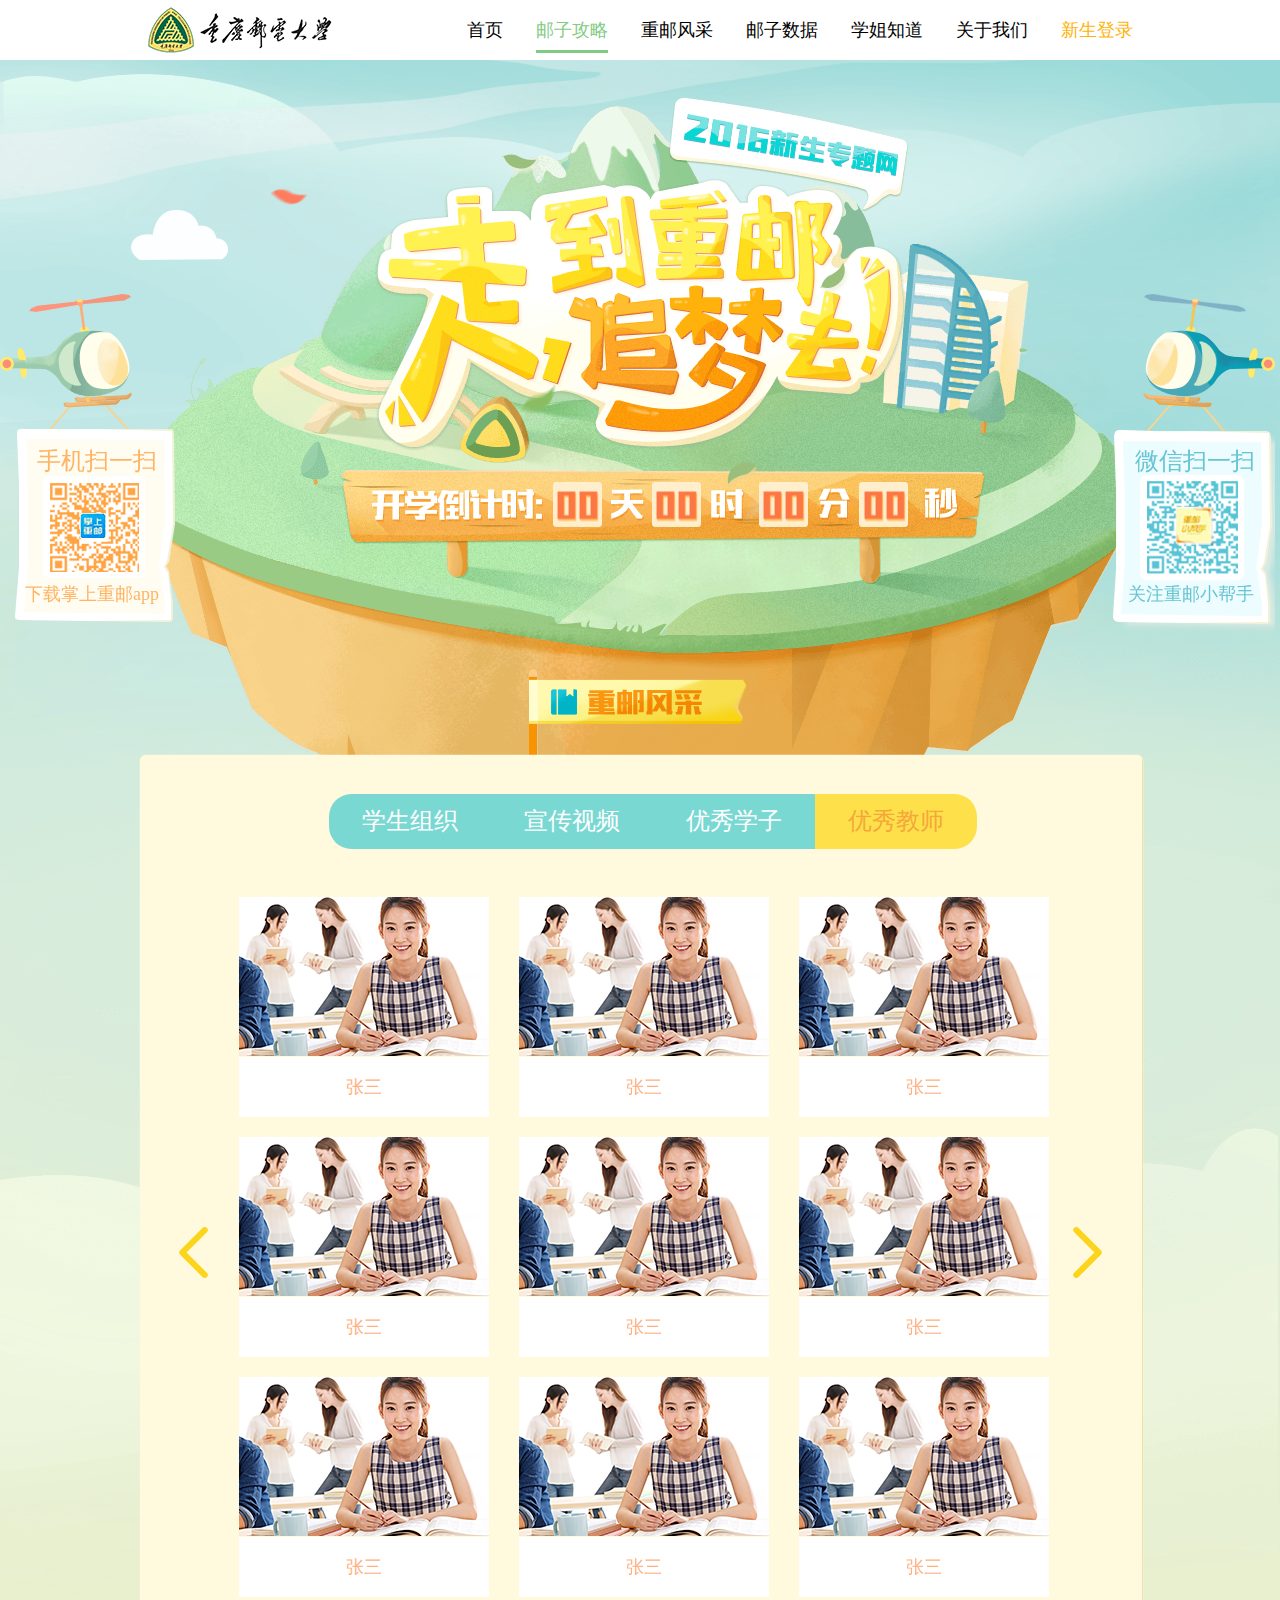
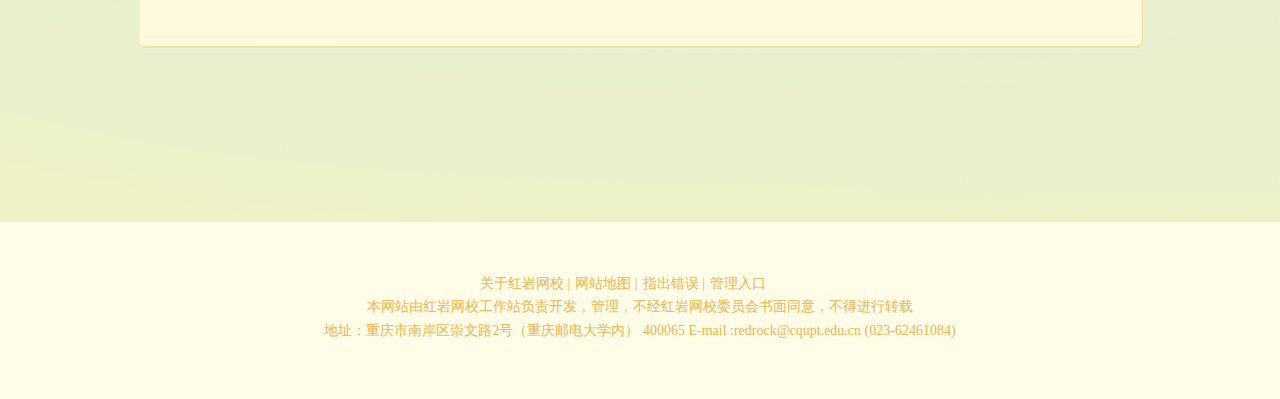
==== html/great.html @ f84ca898 "." ====
<!DOCTYPE html>
<html lang="en">
<head>
    <meta charset="UTF-8">
    <title>新生专题网</title>
    <link rel="stylesheet" href="../css/homePage.css">
    <link rel="stylesheet" type="text/css" href="../css/great.css">
    <link rel="stylesheet" href="../icon/frist/iconfont.css">
    <link rel="stylesheet" href="../icon/second/iconfont.css">
</head>
<body>
    <div class="background_small">        <!-- 放大背景图的框 -->
        <img src="../image/background.png" class="bg_small">      <!-- 大背景图 -->
    </div>

    <div class="nav-bg">        <!-- 导航栏背景 -->
        <div class="nav">       <!-- 导航栏 -->
            <img src="../image/cqupt-img.png" class="cqupt-img"><!-- 重邮校徽 -->
            <img src="../image/cqupt.png" class="cqupt-write"><!-- 重邮文字 -->
            <ul class="nav-bar">                    <!-- 跳转到其他界面的导航栏 -->
                <li>首页</li>
                <li class="hp">邮子攻略</li>
                <li>重邮风采</li>
                <li>邮子数据</li>
                <li>学姐知道</li>
                <li>关于我们</li>
                <li class="new-s">新生登录</li>
            </ul>
        </div>
    </div>

    <div class="head">      <!-- 放头版的框 -->
        <img src="../image/head-hill.png" class="head-hill">        <!-- 山的图片 -->
        <img src="../image/head-write.png" class="head-write">      <!-- 走到重邮追梦的图片 -->
        <img src="../image/head-leaf.png" alt="" class="head-leaf">     <!-- 头版中树叶的图片 -->
        <img src="../image/ani.png" alt="" class="ani"> <!-- 移动的树叶 -->
        <ul class="time">
            <li>
                <img src="../image/time.png" alt="" class="day-l">
            </li>
            <li>
                <img src="../image/time.png" alt="" class="day-r">
            </li>
            <li class="hour">
                <img src="../image/time.png" alt="" class="hour-l">
            </li>
            <li>
                <img src="../image/time.png" alt="" class="hour-r">
            </li>
            <li class="min">
                <img src="../image/time.png" alt="" class="min-l">
            </li>
            <li>
                <img src="../image/time.png" alt="" class="min-r">
            </li>
            <li class="sec">
                <img src="../image/time.png" alt="" class="sec-l">
            </li>
            <li>
                <img src="../image/time.png" alt="" class="sec-r">
            </li>
        </ul>
    </div>

    <div class="fix-l">     <!-- 左边的二维码 -->
        <img src="../image/air-l.png" alt="" class="air-l">
        <img src="../image/code-l.png">
        <div class="air-l-write">
            <div class="phone-write">手机扫一扫</div>
            <div class="download">下载掌上重邮app</div>
        </div>
    </div>

    <div class="fix-r">     <!-- 右边的二维码 -->
        <img src="../image/air-r.png" alt="" class="air-r">
        <img src="../image/code-r.png">
        <div class="air-r-write">
            <div class="wx-write">微信扫一扫</div>
            <div class="see">关注重邮小帮手</div>
        </div>
    </div>


    <div id="great_cqupt">
        <img class="great_bg" src="../image/branch/cqupt_way_bg.png" alt="">
        <div id="great_flag">
            <img src="../image/branch_2/great_flag.png" alt="" />
        </div>
        <div id="sub_nav_g">
            <span id="unclick" class="surround">学生组织</span>
            <span id="unclick">宣传视频</span>
            <span id="unclick">优秀学子</span>
            <span id="clicked" class="play_cqupt">优秀教师</span>
        </div>
        <div id="third_nav">
            <span class="great_unclick">
                <span>校级组织</span>
            </span>
            <span class="great_click">
                <span>学生社团</span>
            </span>
            <span class="great_unclick">
                <span>红岩网校</span>
            </span>
        </div>
        <div id="college_club">
            <div id="left_sid">
                <div class="col_club_class">
                    <div id="tuanwei" class="span_font">团委直属部门</div>
                </div>
                <div class="col_club_class_click">
                    <div id="col_stu_union" class="span_font">校学生会</div>
                </div>
                <div class="col_club_class">
                    <div id="sci_union" class="span_font">科技联合会</div>
                </div>
                <div class="col_club_class">
                    <div id="club_union" class="span_font">社团联合会</div>
                </div>
                <div class="col_club_class">
                    <div id="teen_volum" class="span_font">青年志愿者</div>
                </div>
                <div class="col_club_class">
                    <div id="stu_art" class="span_font">大学生艺术团</div>
                </div>
            </div>
            <div id="tuanwei_det">
                <div class="club_add">
                    <img src="../image/branch_2/club_all.png" alt="">
                </div>
                <div class="float_line">
                    <div class="flaot_d"></div>
                </div>
                <div class="club_det">
                    <span class="intro">部门简介：</span>
                    <p>【办公室】 团委办公室是与团委老师之间沟通的媒介，是团委老师的有力助手。主要负责日常公文的起草、书写，会议安排、会议签到、记录，团委各类文件的收集、整理和归档；其次负责团委办公用品的采购、保管和维护；为团委各项工作顺利开展做好后勤保障，同时及时向上级报告团委的工作情况，传达上级团组织的文件精神，协调学院团总支之间日常工作的开展。做好机要文件的管理和团委印章的保管使用工作及团委考勤纪录，团委工作日志的书写，做好团委期末总结、年度总结和报送工作。</p>
                    <p>【组织部】 主要负责团委日常的团务工作，组织和开展各种团委活动，加强全校基础团组织建设，加强与基层团组织的联系，经常了解基层团支部的组织建设情况，对各团支部活动的开展进行指导、监督、检查与帮助。同时作为上级党组织和广大团员之间的纽带，协助学生“推优入党”工作的进行。同时组织部还负责团费收缴工作、团员证的颁发、组织关系的接转；及做好团员证的年度注册，团员档案的归档；全面掌握全院共青团组织的情况（分团委、团支部数量及人员构成，专兼职团干部的数量、比例等），及时进行团员登记和团员及团干部变动情况调查统计工作，年底上报团市委组织部。开展达标创优活动，评选“红旗分团委”、“优秀团支部”、“优秀团员”、“优秀团员”、“ 优秀团干部”“十佳五四红旗团支部”等。</p>
                    <p>【宣传部】 宣传部是团委的宣传阵地，是以党的思想方针和政策为工作中心，是宣传我校学生工作、服务各项活动的形象窗口，根据有关指示，结合适宜时机，突出宣传党团的思想理论、方针及政策，做好宣传工作。 组织校园各种征文活动，利用橱窗、板报等宣传党的政策、先进人物事迹和学校、国内的重大活动。负责团内简报的编辑出版和发行、对大型活动的宣传报导，向新闻单位发送稿件等。总结青年工作经验，宣传工作典型，创造良好的校园舆论环境。</p>
                    <p>【调研部】 其主要职责是结合校团委实际工作需求，及时广泛的了解同学们身边发生的事情，切实的反映问题并关注社会热点，以前瞻性的目光发现问题，采用科学严谨的态度，以问卷、座谈和走访为主要调查方式，进行系统的量化分析，形成科学的调查报告，为团务工作的开展提供有参考价值的信息与科学合理的建议。通过这样一个“提出--解决--反馈”的良性循环搭建学生与老师、学校交流、沟通的平台，为学生排忧解难，在以促进学生个人全面发展为目标的基础上，为学校构建良好的育人环境提供科学的依据。</p>
                </div>
            </div>
            <div id="col_stu_union_det">
                <div class="club_add">
                    <img src="../image/branch_2/club_all.png" alt="">
                </div>
                <div class="float_line">
                    <div class="flaot_d"></div>
                </div>
                <div class="club_det">
                    <span class="intro">校学生会</span>
                    <p>重庆邮电大学学生会是由校党委、市学联领导，由校团委具体指导的群众性组织。 重庆邮电大学学生会以“全心全意为同学服务”为宗旨，充分发挥同学主人翁精神，加强学风建设，营造浓厚的读书氛围，以提高学生综合素质、推进校园文化建设为目标，创建了一批深受同学们喜爱的科技文化活动，积极营造校园爱心氛围，结合校园实际，积极加强大学生法制观念，维护大学生合法权益，开展文体活动，丰富校园文化生活。利用现有资源，打造网络交流平台，通过编撰刊物，展示理论成果</p>
                    <p>【办公室】 办公室是学生会的重要机构，是主席团的重要助手，担当着学生会工作的规划者和监督者的角色，是各部门、各学院学生会强有力的援助机构和统筹机构。办公室负责协助主席团了解和掌握学生会工作情况；协助主席起草计划、文件、总结；加强校学生会与各学院学生会的联系，建立和完善上报机制；向主席团提供有关信息、情况、依据；加强学生会各部门之间的联系，做好学生会工作大事记的收集、整理工作；负责学生会规章制度的建设工作；负责学生会档案的编写和整理工作；负责安排学生会各类会议，确立议程，并督促检查会议决定的执行情况；负责学生会财务的管理工作；接待来访人员等工作。同时还致力于加强与其他各高校学生会、研究生会、中学学生会的联系。</p>
                    <p>【学习部】 学习部作为学生会与学生学习息息相关的部门担负着弘扬学术、倡导学业、营造校园学术氛围的基本职能。学习部在学年伊始就会迎来她的第一个也是最重要的品牌活动——校园“新生演讲赛”。除此之外，学习部还以“学术”为中心开展多种丰富的活动,如“读书月系列活动”、“信科杯”辩论赛等等。在这些活动中，“学习”不再是枯燥乏味的代名词，学习部以重邮特有的活力营造出浓郁而活泼的学习氛围，拓宽同学们的视野，丰富校园文化，为全校师生搭建了一个提高综合素质，繁荣人文气息的平台，使同学们能够开心地游弋于学术的海洋。</p>
                    <p>【生活部】 大家生活的精彩就是生活部工作的目标。生活部旨在引领校园文化生活，关爱大学生活。生活部在同学生活服务方面开展一系列活动丰富大家的校园生活，依托“校园厨艺大赛”等精品活动，着力加强校园餐饮文化的监督。爱是一个“于无声处听惊雷”的概念，生活部用它事无巨细的精神、无微不至的工作态度为同学们铺成了一条通向舒适生活的大道，把温暖直接送到了大家的心窝里。</p>
                    <p>【文娱部】 文娱部作为学生会开展文娱活动的部门、担任着丰富校园文化的重任。文娱部以“丰富校园文化生活，活跃校园文艺氛围，引导校园文化”为目标，锐意创新、辛勤付出，开展着一个个精彩纷呈的文娱活动，并努力把这些活动打造成精品。文娱部主要负责策划、承办校园“十大歌手赛”、“舞蹈大赛”等全校性的大型文娱活动。在文娱部的活动中永远不变的主体也就只有一个――那就是“学生”，这也造就了文娱部为所有对于舞台有着美好憧憬的同学服务，为大家打造一个展现自我风采，释放自我激情平台</p>
                    <p>【女生部】 女生部作为学生会服务女同学的重要部门，以关爱女生、服务女生为宗旨，以各种活动与服务为契机，坚持以“服务女生，关心女生，加强男女生之间的交流”为宗旨，关心女生成长，展现女生魅力，给重邮女生提供一个展现自我的平台，以此来锻炼女生的能力，提高女生的整体素质，最终达到提高校园整体文化品味的目的。同时，女生部又给男生和女生的沟通搭起一座桥梁，让男生和女生在交流中感受每一分的温情与感动，寻找生活中的纯真与浪漫，形成男女和谐的校园文化氛围。</p>
                    <p>【体育部】 体育部作为学生会开展体育活动的部门，体育部的责任不仅仅是办好品牌活动、为重邮体育人服务，更重要的是向每一位同学传播体育文化，从点滴处做起，为每一个重邮人都能拥有健康的身体而做出贡献。体育部宣扬运动强身为核心，全力打造校内体育文化，搭建体育交流平台，提高全校体育水平，丰富校园文化生活，展现当代大学生和大学教师的朝气和活力。促进校园精神文明建设的发展是体育部办好每一届赛事的根本宗旨。体育部的理念在大型团体体育赛事——“青春杯”系列体育赛事中贯穿始终，那就是：弘扬体育精神，让更多的同学参与体育、热爱体育，塑造更加完美的重邮人！</p>
                    <p>【自律权益部】 自律权益部是学生会大家庭中的年轻部门，以维护学生权益、宣传法制、倡导精神文明、提高同学们的法制知识与自我防范意识为主要任务，并与学校保卫处等相关职能部门密切合作，共同致力于我校精神文明建设，扛起了重邮学生会新形象的一面大旗。我们的工作面向同学们日常生活学习中所遭遇的侵权事件和不合理现象，涉及到校园生活的方方面面。双向联系同学和学校，建立沟通的桥梁；针对反应热点，进行重点攻关，代表同学与学校相关部门交涉，争取合法权益，促进学校决策的优化；普及维权知识，唤起自主维权的意识。</p>
                    <p>【宣传部】 宣传部肩负着学生会的常规宣传工作，负责规范管理校园文化宣传阵地。宣传部作为学生会面向全校的一个窗口，辅助学生会的活动前期宣传。</p>
                </div>
            </div>
            <div id="sci_union_det">
                <div class="club_add">
                    <img src="../image/branch_2/club_all.png" alt="">
                </div>
                <div class="float_line">
                    <div class="flaot_d"></div>
                </div>
                <div class="club_det">
                    <span class="intro">部门简介：</span>
                    <p>重庆邮电大学科技联合会简称科联、是在校团委指导下，和校学生会齐名组织承办重庆邮电大学所有在校学生科技活动的校级学生组织。 我们以“挑战杯”为龙头，以“学生科技文化节”和“创业计划大赛”为特色品牌，以学生科技沙龙为支柱，并打造了“十佳学生科技标兵”评选等一系列学生课外科技活动，并且我们长期举办各种有益于学生发展的各种生活IT沙龙以及讲座。 重庆邮电大学学生科技联合会，我们以引领重邮校园的科技时尚，浓厚校园的科技创新氛围为己任，力图打造重庆高校中科技活动组织的第一品牌。</p>
                    <p>【办公室】 负责制定、完善科联制度和管理规范；负责科联内部联络和部门协调；负责物资管理、值班管理、档案管理；组织进行科联干部干事培训、交流、考核；制作《学生科技联合会工作简报》（每月一期）。</p>
                    <p>【竞赛活动部】 负责全校性学生学术科技创新创业竞赛活动的组织开展；组织学生参加校外各级各类学术科技创新创业竞赛活动；组织开展学生科创成果展。</p>
                    <p>【项目管理部】 收集校内外学生科技创新创业项目信息；负责学生科技创新创业项目的申报、立项、管理、监督；考评各学院学生科技协会工作情况；负责学生科技创新基地的管理。</p>
                    <p>【科技人文部】 负责“科技•创新•成才”论坛、学生学术科技沙龙、科技创新创业讲座的组织、审批和管理工作；组织学术交流活动、科普知识宣传活动；负责学生学术科技沙龙基地的管理。</p>
                    <p>【宣传部】 负责科联及各项活动的校内外宣传；制作《科创之星》；负责科联各类文字、图片信息的编辑、整理及对外发布。</p>
                    <p>【信息部】 负责开发、建设、维护科联网站；为网上学术科技创新创业活动搭建网络平台；制作科创活动视频、音频资料。</p>
                    <p>【对外合作部】 与其他兄弟高校学生科创组织建立友好联系，加强合作交流，积极协助开展校际活动；经调查了解定期形成《校内外学生科创活动情况报告》；开展能塑造和拓展科联影响力的各类活动。</p>
                </div>
            </div>
            <div id="club_union_det">
                <div class="club_add">
                    <img src="../image/branch_2/club_all.png" alt="">
                </div>
                <div class="club_det">
                    <span class="intro">部门简介：</span>
                    <p>社团联合会在校团委的直接指导下，管理社团工作、服务社团发展的学生组织，旗下管辖着涵盖文学学术、实践服务、艺术文化、爱好兴趣、体育运动等功能丰富、类型兼备的各类学生社团组织。它以充分调动众多社团及其会员的积极性和创造性，全面开展有深度、有内涵、有品位、有价值、有意义的社团活动，不断丰富校园文化生活，提高当代大学生的学习能力、实践能力、组织能力和创新能力为目标。 作为青年自组织，学生社团是培养和发展大学生兴趣爱好的广阔平台，是培养学生自我教育、自我管理、自我服务的有效形式，是构建“一体两翼”学校团建大格局的重要组成部分，是凝聚青年、丰富校园文化、培育和传承大学精神的重要载体，目前，能否建设好高校的社团已经成为一个高校是否具有活力和文化氛围的重要标志之一。学生社团遍布全国高校校园的各个角落，扮演着丰富校园文化生活、提升校园文化品位、引领校园文化时尚的重要角色。社团联合会扮演着对各社团服务和管理的双重角色，对学生社团的发展起着至关重要的作用。 部门设置 学生社团联合会的基本下属机构有：办公室、策划部、宣传部、监督管理部、考评部、外联部、财务部、新闻采编部、公关部。不同的学校还会设立不同的一些部门，如网络部、媒体部等。 社团联合会一般为主席，副主席，各部部长，委员，干事的层层管理组织。</p>
                </div>
            </div>
            <div id="teen_volum_det">
                <div class="club_add">
                    <img src="../image/branch_2/club_all.png" alt="">
                </div>
                <div class="float_line">
                    <div class="flaot_d"></div>
                </div>
                <div class="club_det">
                    <span class="intro">部门简介：</span>
                    <p>重庆邮电大学青年志愿者协会成立于2014年6月，其前身是共青团重庆邮电大学委员会社会实践与志愿服务部。主要负责学校社会实践工作和青年志愿者工作的组织与协调，对各团支部的相关活动进行指导和监督；协助团委完成“三下乡”暑期社会实践活动、“12•5国际志愿者日”志愿服务</p>
                    <p>重庆邮电大学青年志愿者协会的主要志愿活动有：</p>
                    <p>“12•5国际志愿者日”志愿服务周：</p>
                    <p>1985年12月17日，第四十届联合国大会通过决议，从1986年起，每年的12月5日为“国际促进经济和社会发展志愿人员日”，简称国际志愿人员日（IVD）。其目的是敦促各国政府通过庆祝活动唤起更多的人以志愿者的身份从事社会发展和经济建设事业。</p>
                    <p>而在每年的12.5来临之际，在团委的统一部署下，重庆邮电大学青年志愿者协会联合13个学院青年志愿者协会在一周左右时间内开展大大小小各种类型活动，传播志愿者文化，弘扬志愿服务精神。其中重庆邮电大学青年志愿者协会的“换客大行动”已经成为每年国际志愿者日的常规活动，已经举办过两届的“换客大行动”得到了学校师生的一致好评。</p>
                    <p>共青团城乡市民学校：</p>
                    <p>走进社区，以志愿服务的方式开办“城乡社区共青团市民学校”（以下简称“市民学校”），是团市委组织我市各级共青团组织积极参与社会管理，促进社会和谐的新探索。高校共青团组织作为广大热血青年的聚集地，更应该积极的行动起来。</p>
                    <p>为了让青年志愿者在“市民学校”建设中发挥更大的作用，进一步推动青年志愿者服务社区的能力。重庆邮电大学团委积极响应团市委号召，结合实际，先后与南岸区、渝中区、大渡口区等16个社区的“市民学校”进行了合作共建，帮助社区组建少儿艺术团、开展卫生保健、英语教学、电器维修、计算机技能培训、宣传中国传统文化等。此外，红岩网校工作站作为重庆市首批“青春倡廉示范岗”也积极参与“市民学校”共建。现志愿者注册人数达15821人。</p>
                    <p>全国大学生志愿者暑期文化科技卫生“三下乡”社会实践活动：</p>
                    <p>我校每年都会依据团中央、团市委对“三下乡”活动具体指导思想，根据我校实际情况，开展暑期“三下乡”社会实践活动。让同学们以此为契机，将平日在学校所学知识，送进社区、送进农村和山区，促进当地文化、科技、卫生的发展。我校已连续数年获得“三下乡”优秀组织单位称号。</p>
                    <p>大型赛会志愿服务</p>
                    <p>去年，我校青年志愿者先后为中国（重庆）国际云计算博览会、重庆市学生联合会第四次代表大会、重庆邮电大学第一届董事会第四次董事大会提供志愿服务，得到了活动主办方、团市委、校方的一致好评。</p>
                    <p>敬老助老活动：</p>
                    <p>我校一直开展“敬老助老”系列活动，主题突出人文关怀，以“关爱老人、构建和谐”为宗旨，以学院、班级为单位，尤其注重对我校退休老教师的一对一帮扶活动，大力推行“老吾老以及人之老”</p>
                </div>
            </div>
            <div id="stu_art_det">
                <div class="club_add">
                    <img src="../image/branch_2/club_all.png" alt="">
                </div>
                <div class="club_det">
                    <span class="intro">部门简介：</span>
                    <p>重庆邮电大学大学生艺术团是在校团委直接指导管理下的学生艺术团体，肩负组织学校重大文艺活动，代表学校对外联谊，演出和参加省市文艺大赛的重任。秉承“服务同学，锻炼自我”的宗旨，以丰富校园文化生活，陶冶情操，加强与其他院校艺术交流与沟通，为校宣传争光，活跃人文气氛等为前提，要求每个成员在艺术实践中以高标准、严要求的态度约束自己。 大学生艺术团由管乐团、合唱团、舞蹈团、曲艺团组成。主要承担着我校各项大型演出任务，组织编排各项文艺节目，为有文艺特长的同学搭建良好的交流和展示平台，每个分团都有固定的训练时间和专业指导老师。近年来，大学生艺术团一次次圆满完成学校交给的各项文艺演出任务，并锻炼和培养了一批批艺术人才。为我校大学生文艺素质的培养，树立了一面旗帜。</p>
                </div>
            </div>
        </div>

        <div id="stu_club">
            <img class="qq_bg" src="../image/branch/qq_info.png" alt="">
            <div id="skill_n" class="t_ex">
                <span class="road_line">实践技能类(28个):</span>
                <span class="road_line_det">电子协会，通信软件协会，电子竞技协会，信息安全协会，3S协会，软件技术与引用协会，硬件技术与应用协会，Linux协会，机器人协会，推理协会，科幻协会，半导体协会，科技创新协会，文爱好者协会，电子市场营销协会，ERP协会，政法论坛协会，辩论协会，闪客协会，数字媒体协会，数学建模协会，航模协会，数码协会，TG精英社</span>:
            </div>
            <div id="study_n" class="t_ex">
                <span class="road_line">理论学习类(9个):</span>
                <span class="road_line_det">科技论文协会，生命科学协会，数学俱乐部，翻译协会，CSDN协会，舆论与传播协会，红色社团，历史协会，物理协会</span>
            </div>
            <div id="art_n" class="t_ex">
                <span class="road_line">文艺拓展类(27个):</span>
                <span class="road_line_det">象棋协会，东方舞蹈协会，桌游协会，饮食文化协会，兰亭书社，中国传统文化交流协会，动漫协会，南山文学社，摄影协会，电影协会，重邮剧社，音乐协会，民族乐器协会，街舞协会，瑜伽协会，西乐社，龙影棍道协会，外文剧社，英语俱乐部，B-BOX协会，骆驼社，诵读协会，天元围棋协会，吉他社，百闻茶道社，魔方社，汉韵新樱协会</span>
            </div>
            <div id="pe_n" class="t_ex">
                <span class="road_line">体育竞技类(12个):</span>
                <span class="road_line_det">足球协会，篮球协会，武术协会，乒乓球协会，网球协会，羽毛球协会，柔道协会，健美操协会，跆拳道协会，健身健美协会，体育舞蹈协会，素质拓展协会</span>
            </div>
            <div id="volum_n" class="t_ex">
                <span class="road_line">公益服务类(12个):</span>
                <span class="road_line_det">网络志愿者协会，识途社，爱心社，心理协会，国防教育协会，坚守者协会，动物保护协会，三农协会，大学生消费者协会，就业与公共关系协会，学生消防志愿者协会</span>
            </div>
        </div>
        <div id="redrock_club">
            <img class="red_bg" src="../image/branch_2/redrock_bg.png" alt="">
            <img class="red_logo" src="../image/branch_2/redrock_logo.png" alt="">
            <div id="red_cl_d">
                <span class="road_line">红岩网校工作站：</span>
                <span class="red_d">重庆邮电大学大学生艺术团是在校团委直接指导管理下的学生艺术团体，肩负组织学校重大文艺活动，代表联谊，演出和参加省市文艺大赛的重任。秉承“服务同学，锻炼自我”的宗旨，以丰富校园文化生活，陶冶情操，加强与其他院校艺术交流与沟通，为校宣传争光，活跃人文气氛等为前提，要求每个成员在艺术实践中以高标准、严要求束自己。 大学生艺术团由管乐团、合唱团、舞蹈团、曲艺团组成。主要承担着我校各项大型演出任务，组织编排各项文艺节目，为有文艺特长的同学搭建良好的交流和展示平台，每个分团都有固定的训练时间和专业指导老师。近年来，术团一次次圆满完成学校交给的各项文艺演出任务，并锻炼和培养了一批批艺术人才。为我校大学生文艺素质的立了一面旗帜。</span>
            </div>
        </div>

        <div id="great_vedio">
            <div class="left_a">
                <img src="../image/branch_2/left_a.png" alt="">
            </div>
            <div class="right_a">
                <img src="../image/branch_2/right_a.png" alt="">
            </div>
            <div class="vedio_group">
                <div class="vedio_sig">
                    <div class="vedio_pic">
                        <img src="../image/branch_2/great_video.png" alt="">
                    </div>
                    <span>2015宣传视频</span>
                </div>
                <div class="vedio_sig">
                    <div class="vedio_pic">
                        <img src="../image/branch_2/great_video.png" alt="">
                    </div>
                    <span>2015宣传视频</span>
                </div>
                <div class="vedio_sig">
                    <div class="vedio_pic">
                        <img src="../image/branch_2/great_video.png" alt="">
                    </div>
                    <span>2015宣传视频</span>
                </div>
                <div class="vedio_sig">
                    <div class="vedio_pic">
                        <img src="../image/branch_2/great_video.png" alt="">
                    </div>
                    <span>2015宣传视频</span>
                </div>
                <div class="vedio_sig">
                    <div class="vedio_pic">
                        <img src="../image/branch_2/great_video.png" alt="">
                    </div>
                    <span>2015宣传视频</span>
                </div>
                <div class="vedio_sig">
                    <div class="vedio_pic">
                        <img src="../image/branch_2/great_video.png" alt="">
                    </div>
                    <span>2015宣传视频</span>
                </div>
                <div class="vedio_sig">
                    <div class="vedio_pic">
                        <img src="../image/branch_2/great_video.png" alt="">
                    </div>
                    <span>2015宣传视频</span>
                </div>
                <div class="vedio_sig">
                    <div class="vedio_pic">
                        <img src="../image/branch_2/great_video.png" alt="">
                    </div>
                    <span>2015宣传视频</span>
                </div>
                <div class="vedio_sig">
                    <div class="vedio_pic">
                        <img src="../image/branch_2/great_video.png" alt="">
                    </div>
                    <span>2015宣传视频</span>
                </div>
            </div>
        </div>
        <div id="great_tech">
            <div class="left_a">
                <img src="../image/branch_2/left_a.png" alt="">
            </div>
            <div class="right_a">
                <img src="../image/branch_2/right_a.png" alt="">
            </div>
            <div class="vedio_group">
                <div class="vedio_sig">
                    <div class="vedio_pic">
                        <img src="../image/branch_2/A_teacher.png" alt="">
                    </div>
                    <span>赵垚</span>
                </div>
                <div class="vedio_sig">
                    <div class="vedio_pic">
                        <img src="../image/branch_2/A_teacher.png" alt="">
                    </div>赵垚
                    <span>赵垚</span>
                </div>
                <div class="vedio_sig">
                    <div class="vedio_pic">
                        <img src="../image/branch_2/A_teacher.png" alt="">
                    </div>
                    <span>赵垚</span>
                </div>
                <div class="vedio_sig">
                    <div class="vedio_pic">
                        <img src="../image/branch_2/A_teacher.png" alt="">
                    </div>
                    <span>赵垚</span>
                </div>
                <div class="vedio_sig">
                    <div class="vedio_pic">
                        <img src="../image/branch_2/A_teacher.png" alt="">
                    </div>
                    <span>赵垚</span>
                </div>
                <div class="vedio_sig">
                    <div class="vedio_pic">
                        <img src="../image/branch_2/A_teacher.png" alt="">
                    </div>
                    <span>赵垚</span>
                </div>
                <div class="vedio_sig">
                    <div class="vedio_pic">
                        <img src="../image/branch_2/A_teacher.png" alt="">
                    </div>
                    <span>赵垚</span>
                </div>
                <div class="vedio_sig">
                    <div class="vedio_pic">
                        <img src="../image/branch_2/A_teacher.png" alt="">
                    </div>
                    <span>赵垚</span>
                </div>
                <div class="vedio_sig">
                    <div class="vedio_pic">
                        <img src="../image/branch_2/A_teacher.png" alt="">
                    </div>
                    <span>赵垚</span>
                </div>
            </div>
        </div>
        <div id="great_stu">
            <div class="left_a">
                <img src="../image/branch_2/left_a.png" alt="">
            </div>
            <div class="right_a">
                <img src="../image/branch_2/right_a.png" alt="">
            </div>
            <div class="vedio_group">
                <div class="vedio_sig">
                    <div class="vedio_pic">
                        <img src="../image/branch_2/A_stu.png" alt="">
                    </div>
                    <span>张三</span>
                </div>
                <div class="vedio_sig">
                    <div class="vedio_pic">
                        <img src="../image/branch_2/A_stu.png" alt="">
                    </div>
                    <span>张三</span>
                </div>
                <div class="vedio_sig">
                    <div class="vedio_pic">
                        <img src="../image/branch_2/A_stu.png" alt="">
                    </div>
                    <span>张三</span>
                </div>
                <div class="vedio_sig">
                    <div class="vedio_pic">
                        <img src="../image/branch_2/A_stu.png" alt="">
                    </div>
                    <span>张三</span>
                </div>
                <div class="vedio_sig">
                    <div class="vedio_pic">
                        <img src="../image/branch_2/A_stu.png" alt="">
                    </div>
                    <span>张三</span>
                </div>
                <div class="vedio_sig">
                    <div class="vedio_pic">
                        <img src="../image/branch_2/A_stu.png" alt="">
                    </div>
                    <span>张三</span>
                </div>
                <div class="vedio_sig">
                    <div class="vedio_pic">
                        <img src="../image/branch_2/A_stu.png" alt="">
                    </div>
                    <span>张三</span>
                </div>
                <div class="vedio_sig">
                    <div class="vedio_pic">
                        <img src="../image/branch_2/A_stu.png" alt="">
                    </div>
                    <span>张三</span>
                </div>
                <div class="vedio_sig">
                    <div class="vedio_pic">
                        <img src="../image/branch_2/A_stu.png" alt="">
                    </div>
                    <span>张三</span>
                </div>
            </div>
        </div>
    </div>

    <div class="back">
        <img src="../image/backTop.png" alt="" class="backTop">
    </div>

    <div class="end">
        <div class="end-con">
            <ul class="aboutSch">
                <li>关于红岩网校 |</li>
                <li>网站地图 |</li>
                <li>指出错误 |</li>
                <li>管理入口</li>
            </ul>
            <div class="exp">本网站由红岩网校工作站负责开发，管理，不经红岩网校委员会书面同意，不得进行转载</div>
            <div class="address">地址：重庆市南岸区崇文路2号（重庆邮电大学内） 400065 E-mail :redrock@cqupt.edu.cn (023-62461084)</div>
        </div>
    </div>
    <script src="../js/way.js"></script>
</body>
</html>
---- css/homePage.css ----
body {
  margin: 0;
  padding: 0;
  min-width: 1230px;
}
ul {
  margin: 0;
  padding: 0;
}
li {
  list-style: none;
}
a {
  text-decoration: none;
}
.background {
  width: 100%;
  height: 3340px;
  position: absolute;
  top: 0;
  left: 0;
  z-index: -2;
  min-width: 1230px;
}
.bg {
  width: 100%;
  height: 3340px;
}
.nav-bg {
  width: 100%;
  height: 60px;
  background-color: #ffffff;
  min-width: 1230px;
  position: fixed;
  top: 0px;
  z-index: 30;
}
.nav {
  width: 985px;
  height: 60px;
  margin: 0 auto;
}
.cqupt-img {
  float: left;
  width: 46px;
  height: 46px;
  margin-top: 7px;
}
.cqupt-write {
  float: left;
  width: 147px;
  height: 40px;
  margin-top: 10px;
}
.nav-bar {
  float: right;
  height: 60px;
  line-height: 60px;
}
.nav-bar li {
  float: left;
  margin-left: 33px;
  font-family: "Microsoft YaHei";
  font-size: 18px;
  font-weight: 500;
  cursor: pointer;
  transition-duration: 0.7s;
}
.nav-bar li:hover {
  transform: rotate(10deg);
}
.hp {
  height: 50px;
  color: #82cb83;
  border-bottom: solid 3px #82cb83;
}
.new-s {
  color: #ffb208;
}
.head {
  width: 1019px;
  height: 789px;
  position: relative;
  margin: 0 auto;
  margin-top: 60px;
}
.head-hill {
  margin-top: 46px;
}
.head-write {
  position: absolute;
  top: 37px;
  left: 50%;
  margin-left: -266px;
}
.head-leaf {
  position: absolute;
  top: 94px;
  left: 50%;
  margin-left: -370px;
}
.ani {
  position: absolute;
  top: 150px;
  left: 0px;
  animation: ani_leaf 5s infinite;
  animation-direction: alternate;
  animation-timing-function: linear;
}
@keyframes ani_leaf {
  0% {
    top: 150px;
    left: -100px;
  }
}
.time {
  position: absolute;
  top: 431px;
  left: 50%;
  margin-left: -84px;
}
.time li {
  float: left;
  width: 22px;
  height: 36px;
  overflow: hidden;
  position: relative;
}
.time li img {
  width: 22px;
  height: 360px;
  position: absolute;
  top: 0;
  transition: top 0.5s;
  transition-timing-function: linear;
}
.hour {
  margin-left: 55px;
}
.min {
  margin-left: 63px;
}
.sec {
  margin-left: 57px;
}
.leaf {
  width: 1230px;
  position: absolute;
  top: 341px;
  left: 50%;
  margin-left: -615px;
  z-index: 1;
}
.fix-l {
  width: 162px;
  height: 332px;
  position: fixed;
  top: 50%;
  left: 15px;
  margin-top: -166px;
  z-index: 4;
  animation: airL 2s infinite;
  animation-iteration-count: 1;
  opacity: 1;
  transition: opacity 1s;
}
@keyframes airL {
  from {
    left: -200px;
  }
}
.airL-dis {
  animation: air_d 2s infinite;
  animation-iteration-count: 1;
  opacity: 0;
}
@keyframes air_d {
  from {
    opacity: 1;
  }
}
.air-l {
  position: relative;
  left: -15px;
  top: 10px;
}
.air-l-write {
  width: 143px;
  height: 171px;
  position: absolute;
  bottom: 0;
  left: 10px;
  color: #ffb464;
  font-family: "Microsoft YaHei";
}
.phone-write {
  font-size: 24px;
  text-align: center;
}
.download {
  position: absolute;
  bottom: 10px;
  font-size: 18px;
}
.fix-r {
  width: 162px;
  height: 332px;
  position: fixed;
  top: 50%;
  right: 5px;
  margin-top: -166px;
  z-index: 4;
  animation: airR 2s infinite;
  animation-iteration-count: 1;
  opacity: 1;
  transition: opacity 1s;
}
@keyframes airR {
  from {
    right: -200px;
  }
}
.airR-dis {
  animation: air_d 2s infinite;
  animation-iteration-count: 1;
  opacity: 0;
}
.air-r {
  position: relative;
  right: -30px;
  top: 10px;
}
.air-r-write {
  width: 143px;
  height: 171px;
  position: absolute;
  bottom: 0;
  left: 10px;
  font-family: "Microsoft YaHei";
  color: #66c5d3;
}
.wx-write {
  font-size: 24px;
  text-align: center;
}
.see {
  position: absolute;
  bottom: 10px;
  font-size: 18px;
  left: 5px;
}
.map {
  width: 1031px;
  height: 631px;
  margin: 0 auto;
  position: relative;
  top: -138px;
}
.title-map {
  width: 219px;
  height: 110px;
  position: relative;
  margin: 0 auto;
  top: 20px;
}
.iconfont-write {
  width: 160px;
  height: 52px;
  line-height: 52px;
  position: absolute;
  top: 7px;
  left: 22px;
}
.map-write {
  font-size: 30px;
  color: #f78b08;
  font-family: "Microsoft YaHei";
  float: right;
}
.map-con {
  width: 1027px;
  height: 547px;
  position: relative;
  margin: 0 auto;
}
.masking {
  width: 980px;
  height: 500px;
  position: absolute;
  top: 50%;
  margin-top: -251px;
  left: 50%;
  margin-left: -490px;
  z-index: 3;
  cursor: default;
  -moz-user-select: none;
  -webkit-user-select: none;
  -ms-user-select: none;
  -khtml-user-select: none;
  user-select: none;
}
.masking:active {
  cursor: default;
  -moz-user-select: none;
  -webkit-user-select: none;
  -ms-user-select: none;
  -khtml-user-select: none;
  user-select: none;
}
.map-border {
  position: absolute;
  z-index: 1;
}
.map-box-big {
  width: 980px;
  height: 500px;
  overflow: hidden;
  position: absolute;
  top: 50%;
  margin-top: -251px;
  left: 50%;
  margin-left: -490px;
  z-index: -1;
}
.map-cqupt {
  position: absolute;
  top: -65px;
  left: -15px;
  opacity: 1;
  transition: opacity 2s;
}
.big-map-cqupt {
  position: absolute;
  top: 0px;
  opacity: 0;
  transition: opacity 2s;
  max-width: 3518px;
  max-height: 2351px;
}
.big-small {
  width: 40px;
  height: 85px;
  position: absolute;
  right: 42px;
  bottom: 56px;
  z-index: 4;
}
.big-c {
  width: 40px;
  height: 40px;
  line-height: 36px;
  text-align: center;
  border-radius: 20px;
  background-color: rgba(255, 255, 255, 0.7);
  cursor: pointer;
}
.small-c {
  width: 40px;
  height: 40px;
  line-height: 36px;
  text-align: center;
  border-radius: 20px;
  background-color: rgba(255, 255, 255, 0.7);
  cursor: pointer;
  margin-top: 5px;
}
.details {
  width: 520px;
  height: 360px;
  position: absolute;
  top: 89px;
  left: 50%;
  margin-left: -260px;
  z-index: 5;
  background-color: #fffef1;
  border-radius: 10px;
  font-family: "Microsoft YaHei";
  display: none;
}
.close {
  width: 45px;
  height: 45px;
  line-height: 45px;
  text-align: center;
  border-radius: 22px;
  background-color: #ffec96;
  cursor: pointer;
  position: absolute;
  right: -20px;
  top: -20px;
  z-index: 5;
}
.datail-c {
  width: 465px;
  height: 190px;
  margin: 0 auto;
  margin-top: 26px;
  position: relative;
  overflow: hidden;
}
.list {
  width: 3720px;
  height: 190px;
  position: absolute;
}
.datails-p {
  float: left;
  width: 465px;
  height: 190px;
}
.arrow-l {
  width: 50px;
  height: 60px;
  background-color: rgba(0, 0, 0, 0.5);
  line-height: 60px;
  text-align: center;
  position: absolute;
  top: 50%;
  margin-top: -30px;
  left: 0;
  cursor: pointer;
}
.arrow-r {
  width: 50px;
  height: 60px;
  background-color: rgba(0, 0, 0, 0.5);
  line-height: 60px;
  text-align: center;
  position: absolute;
  top: 50%;
  margin-top: -30px;
  right: 0;
  cursor: pointer;
}
.datails-name {
  font-size: 18px;
  height: 45px;
  line-height: 45px;
  width: 465px;
  margin: 0 auto;
  text-align: center;
  margin-top: 6px;
  cursor: pointer;
}
.datails-write {
  font-size: 12px;
  height: 71px;
  line-height: 20px;
  width: 465px;
  margin: 0 auto;
  color: #666666;
}
.place-name {
  width: 97px;
  height: 40px;
  border-radius: 15px;
  background-color: rgba(255, 255, 255, 0.5);
  line-height: 40px;
  text-align: center;
  font-size: 18px;
  font-family: "Microsoft YaHei";
  position: absolute;
  top: 280px;
  left: 560px;
  cursor: default;
  z-index: 4;
  transition: top 1s, left 1s;
  -moz-user-select: none;
  -webkit-user-select: none;
  -ms-user-select: none;
  -khtml-user-select: none;
  user-select: none;
}
.place-position img {
  z-index: 4;
}
#old-pos {
  position: absolute;
  top: 260px;
  left: 520px;
  cursor: pointer;
}
#taiJi-pos {
  position: absolute;
  top: 120px;
  left: 396px;
  cursor: pointer;
}
#oldDoor-pos {
  position: absolute;
  top: 410px;
  left: 370px;
  cursor: pointer;
}
#newDoor-pos {
  position: absolute;
  top: 370px;
  left: 220px;
  cursor: pointer;
}
#windRain-pos {
  position: absolute;
  top: 180px;
  left: 290px;
  cursor: pointer;
}
#newLib-pos {
  position: absolute;
  top: 310px;
  left: 270px;
  cursor: pointer;
}
.news {
  width: 1031px;
  height: 627px;
  margin: 0 auto;
  position: relative;
}
.news-p {
  position: absolute;
  bottom: 0;
  z-index: 1;
}
.news-l {
  width: 335px;
  height: 627px;
  float: left;
  position: relative;
  margin-left: 10px;
}
.book-title {
  width: 219px;
  height: 110px;
  position: relative;
  margin: 0 auto;
}
.b-content {
  width: 160px;
  height: 52px;
  line-height: 52px;
  position: absolute;
  top: 7px;
  left: 22px;
}
.book-t-write {
  font-size: 30px;
  color: #f78b08;
  font-family: "Microsoft YaHei";
  float: right;
}
.book-datails {
  width: 250px;
  height: 435px;
  position: absolute;
  z-index: 2;
  left: 50%;
  margin-left: -120px;
}
.bb-circle {
  width: 162px;
  height: 162px;
  margin: 0 auto;
  border-radius: 81px;
  background-color: #fff6dd;
  position: relative;
  top: 33px;
}
.bs-circle {
  width: 142px;
  height: 142px;
  border-radius: 71px;
  background-color: #fdd873;
  position: absolute;
  left: 50%;
  top: 50%;
  margin-left: -71px;
  margin-top: -71px;
}
.book-p {
  width: 80px;
  height: 85px;
  display: block;
  margin: 0 auto;
  position: absolute;
  left: 50%;
  top: 50%;
  margin-left: -40px;
  margin-top: -42px;
}
.book-datails:hover .book-p,
.house-datails:hover .house-p,
.data-datails:hover .data-p {
  animation: swing 0.5s infinite;
  animation-iteration-count: 1;
}
@keyframes swing {
  25% {
    transform: rotate(10deg);
  }
  50% {
    transform: rotate(-10deg);
  }
  70% {
    transform: rotate(10deg);
  }
}
.book-write {
  width: 250px;
  height: 126px;
  margin: 0 auto;
  margin-top: 60px;
  font-family: "Microsoft YaHei";
  font-size: 14px;
  line-height: 25px;
  color: #666666;
}
.know-b {
  width: 185px;
  height: 62px;
  margin: 0 auto;
  margin-top: 35px;
  color: #fff;
  line-height: 62px;
  text-align: center;
  font-size: 18px;
  font-family: "Microsoft YaHei";
  border-radius: 25px;
  cursor: pointer;
  background: linear-gradient(#1ddbda, #13c3bb);
  box-shadow: -7px -7px #13c3bb inset;
  -moz-user-select: none;
  -webkit-user-select: none;
  -ms-user-select: none;
  -khtml-user-select: none;
  user-select: none;
}
.know-b:hover,
.know-d:hover,
.know-h:hover {
  background: linear-gradient(#13c3bb, #1ddbda);
  animation: updown 0.4s ;
  animation-count: 1;
}
@keyframes updown {
  33% {
    margin-top: 30px;
  }
  66% {
    margin-top: 40px;
  }
}
.know-b:active,
.know-d:active,
.know-h:active {
  background: linear-gradient(#1ddbda, #13c3bb);
}
.news-c {
  width: 335px;
  height: 627px;
  float: left;
  position: relative;
  margin-left: 10px;
  margin-left: 0;
}
.data-title {
  width: 219px;
  height: 110px;
  position: relative;
  margin: 0 auto;
}
.d-content {
  width: 160px;
  height: 52px;
  line-height: 52px;
  position: absolute;
  top: 7px;
  left: 22px;
}
.data-t {
  float: left;
  margin-top: 13px;
}
.data-t-write {
  font-size: 30px;
  color: #f78b08;
  font-family: "Microsoft YaHei";
  float: right;
}
.data-datails {
  width: 250px;
  height: 435px;
  position: absolute;
  z-index: 2;
  left: 50%;
  margin-left: -120px;
}
.db-circle {
  width: 162px;
  height: 162px;
  margin: 0 auto;
  border-radius: 81px;
  background-color: #fff6dd;
  position: relative;
  top: 33px;
}
.ds-circle {
  width: 142px;
  height: 142px;
  border-radius: 71px;
  background-color: #fdd873;
  position: absolute;
  left: 50%;
  top: 50%;
  margin-left: -71px;
  margin-top: -71px;
}
.data-p {
  width: 80px;
  height: 85px;
  display: block;
  margin: 0 auto;
  position: absolute;
  left: 50%;
  top: 50%;
  margin-left: -40px;
  margin-top: -42px;
}
.data-write {
  width: 250px;
  height: 126px;
  margin: 0 auto;
  margin-top: 60px;
  font-family: "Microsoft YaHei";
  font-size: 14px;
  line-height: 25px;
  color: #666666;
}
.know-d {
  width: 185px;
  height: 62px;
  margin: 0 auto;
  margin-top: 35px;
  color: #fff;
  line-height: 62px;
  text-align: center;
  font-size: 18px;
  font-family: "Microsoft YaHei";
  border-radius: 25px;
  cursor: pointer;
  background: linear-gradient(#1ddbda, #13c3bb);
  box-shadow: -7px -7px #13c3bb inset;
  -moz-user-select: none;
  -webkit-user-select: none;
  -ms-user-select: none;
  -khtml-user-select: none;
  user-select: none;
}
.news-r {
  width: 335px;
  height: 627px;
  float: left;
  position: relative;
  margin-left: 10px;
  margin-left: 0;
}
.house-title {
  width: 219px;
  height: 110px;
  position: relative;
  margin: 0 auto;
}
.h-content {
  width: 160px;
  height: 52px;
  line-height: 52px;
  position: absolute;
  top: 7px;
  left: 22px;
}
.house-t {
  float: left;
  margin-top: 13px;
}
.house-t-write {
  font-size: 30px;
  color: #f78b08;
  font-family: "Microsoft YaHei";
  float: right;
}
.house-datails {
  width: 250px;
  height: 435px;
  position: absolute;
  z-index: 2;
  left: 50%;
  margin-left: -120px;
}
.hb-circle {
  width: 162px;
  height: 162px;
  margin: 0 auto;
  border-radius: 81px;
  background-color: #fff6dd;
  position: relative;
  top: 33px;
}
.hs-circle {
  width: 142px;
  height: 142px;
  border-radius: 71px;
  background-color: #fdd873;
  position: absolute;
  left: 50%;
  top: 50%;
  margin-left: -71px;
  margin-top: -71px;
}
.house-p {
  width: 80px;
  height: 85px;
  display: block;
  margin: 0 auto;
  position: absolute;
  left: 50%;
  top: 50%;
  margin-left: -40px;
  margin-top: -42px;
}
.house-write {
  width: 250px;
  height: 126px;
  margin: 0 auto;
  margin-top: 60px;
  font-family: "Microsoft YaHei";
  font-size: 14px;
  line-height: 25px;
  color: #666666;
}
.know-h {
  width: 185px;
  height: 62px;
  margin: 0 auto;
  margin-top: 35px;
  color: #fff;
  line-height: 62px;
  text-align: center;
  font-size: 18px;
  font-family: "Microsoft YaHei";
  border-radius: 25px;
  cursor: pointer;
  background: linear-gradient(#1ddbda, #13c3bb);
  box-shadow: -7px -7px #13c3bb inset;
  -moz-user-select: none;
  -webkit-user-select: none;
  -ms-user-select: none;
  -khtml-user-select: none;
  user-select: none;
}
.student-k {
  width: 1024px;
  height: 365px;
  margin: 0 auto;
  margin-top: 135px;
}
.stu-t {
  width: 219px;
  height: 110px;
  position: relative;
  margin: 0 auto;
  top: 10px;
}
.title-p {
  position: absolute;
  z-index: -2;
}
.s-content {
  width: 160px;
  height: 52px;
  line-height: 52px;
  position: absolute;
  top: 7px;
  left: 22px;
}
.stu-write {
  font-size: 30px;
  color: #f78b08;
  font-family: "Microsoft YaHei";
  float: right;
}
.stu-con {
  width: 1024px;
  height: 260px;
  position: relative;
}
.weKnow {
  position: absolute;
  bottom: 0;
  z-index: -1;
}
.stuKnow-p {
  float: left;
  margin-top: 16px;
  margin-left: 21px;
}
.stu-r {
  float: right;
  width: 510px;
  height: 137px;
  margin-right: 55px;
  margin-top: 63px;
}
.stu-c {
  width: 510px;
  height: 58px;
  line-height: 25px;
  font-family: "Microsoft YaHei";
  font-size: 14px;
  color: #666666;
}
.stu-know {
  width: 185px;
  height: 62px;
  color: #fff;
  line-height: 62px;
  text-align: center;
  font-size: 18px;
  font-family: "Microsoft YaHei";
  border-radius: 25px;
  float: right;
  margin-top: 17px;
  cursor: pointer;
  background: linear-gradient(#1ddbda, #13c3bb);
  box-shadow: -7px -7px #13c3bb inset;
  -moz-user-select: none;
  -webkit-user-select: none;
  -ms-user-select: none;
  -khtml-user-select: none;
  user-select: none;
}
.stu-know:hover,
.we-know:hover {
  background: linear-gradient(#13c3bb, #1ddbda);
  animation: topbottom 0.4s;
}
@keyframes topbottom {
  33% {
    margin-top: 12px;
  }
  66% {
    margin-top: 23px;
  }
}
.stu-know:active,
.we-know:active {
  background: linear-gradient(#1ddbda, #13c3bb);
}
.we-k {
  width: 1024px;
  height: 365px;
  margin: 0 auto;
  margin-top: 135px;
  margin-top: 31px;
}
.we-t {
  width: 219px;
  height: 110px;
  position: relative;
  margin: 0 auto;
  top: 10px;
}
.w-content {
  width: 160px;
  height: 52px;
  line-height: 52px;
  position: absolute;
  top: 7px;
  left: 22px;
}
.we-write {
  font-size: 30px;
  color: #f78b08;
  font-family: "Microsoft YaHei";
  float: right;
}
.we-con {
  width: 1024px;
  height: 260px;
  position: relative;
}
.aboutWe-p {
  float: left;
  margin-top: 16px;
  margin-left: 21px;
}
.we-r {
  float: right;
  width: 510px;
  height: 137px;
  margin-right: 55px;
  margin-top: 63px;
}
.we-c {
  width: 510px;
  height: 58px;
  line-height: 25px;
  font-family: "Microsoft YaHei";
  font-size: 14px;
  color: #666666;
}
.we-know {
  width: 185px;
  height: 62px;
  color: #fff;
  line-height: 62px;
  text-align: center;
  font-size: 18px;
  font-family: "Microsoft YaHei";
  border-radius: 25px;
  float: right;
  margin-top: 17px;
  cursor: pointer;
  background: linear-gradient(#1ddbda, #13c3bb);
  box-shadow: -7px -7px #13c3bb inset;
  -moz-user-select: none;
  -webkit-user-select: none;
  -ms-user-select: none;
  -khtml-user-select: none;
  user-select: none;
}
.back {
  width: 114px;
  height: 112px;
  position: fixed;
  right: 10px;
  bottom: 30px;
  z-index: 10;
  opacity: 0;
  transition: opacity 1s;
  cursor: pointer;
}
.backTop {
  position: absolute;
  z-index: -1;
}
.back-write {
  width: 114px;
  height: 112px;
}
.end {
  clear: both;
  width: 100%;
  height: 177px;
  background-color: #fffde7;
  font-family: "Microsoft YaHei";
  position: relative;
  top: 172px;
}
.end-con {
  width: 730px;
  height: 79px;
  margin: 0 auto;
  padding-top: 50px;
  font-size: 14px;
  color: #efb352;
  line-height: 1.714;
}
.aboutSch {
  width: 330px;
  height: 23px;
  line-height: 23px;
  margin: 0 auto;
}
.aboutSch li {
  float: left;
  height: 20px;
  padding-left: 5px;
  cursor: pointer;
}
.exp {
  text-align: center;
}
.address {
  text-align: center;
}
---- css/great.css ----
body {
  font-family: "Microsoft YaHei";
}
.background_small {
  width: 100%;
  height: 1849px;
  position: absolute;
  top: 0;
  left: 0;
  z-index: -2;
  min-width: 1230px;
}
.bg_small {
  width: 100%;
  height: 1849px;
}
#great_cqupt {
  width: 1003px;
  height: 896px;
  margin: 0 auto;
  position: relative;
  margin-top: -95px;
}
.great_bg {
  z-index: 7;
  position: absolute;
  top: 0;
  left: 0;
}
#great_flag {
  position: absolute;
  left: 390px;
  top: -85px;
  width: 218px;
  height: 98px;
}
#great_flag img {
  z-index: 6;
  position: absolute;
  top: 0;
  left: 0;
}
#sub_nav_g {
  width: 648px;
  height: 55px;
  position: absolute;
  top: 40px;
  left: 190px;
  line-height: 55px;
  vertical-align: middle;
  font-size: 24px;
  z-index: 10;
}
#sub_nav_g span {
  width: 162px;
  height: 55px;
  z-index: 11;
  float: left;
  text-align: center;
  cursor: pointer;
}
.surround {
  border-top-left-radius: 22.5px;
  border-bottom-left-radius: 22.5px;
}
.play_cqupt {
  border-top-right-radius: 22.5px;
  border-bottom-right-radius: 22.5px;
}
#unclick {
  background-color: #7ad8d3;
  color: #ffffff;
}
#clicked {
  background-color: #fee04b;
  color: #f5a73a;
}

#third_nav {
  height: 120px;
  width: 977.5px;
  position: absolute;
  display: none;
  top: 130px;
  left: 5.5px;
  z-index: 10;
}
.great_unclick {
  width: 303px;
  height: 120px;
  margin-left: 14.5px;
  position: relative;
  margin-top: 0;
  float: left;
  background: url("../image/branch_2/big_box.png");
  vertical-align: middle;
  color: #fdcd66;
  line-height: 45px;
  font-size: 20px;
  text-align: center;
  cursor: pointer;
}
.great_click {
  width: 328px;
  height: 120px;
  margin-left: 14.5px;
  position: relative;
  margin-top: -15px;
  float: left;
  background: url("../image/branch_2/big_box_float.png");
  vertical-align: middle;
  color: #f8ae3c;
  line-height: 60px;
  font-size: 25px;
  text-align: center;
  cursor: pointer;
}



#college_club {
  width: 963px;
  height: 699px;
  position: absolute;
  left: 20px;
  display: none;
  top: 173px;
  z-index: 12;
}
#left_sid {
  width: 70px;
  height: 699px;
  position: absolute;
  top: 0;
  color: #ffffff;
  font-size: 14px;
  left: 0;
}
.col_club_class {
  width: 70px;
  height: 116.5px;
  background-color: #fed18d;
  border: #fedac3 0.1px solid;
}
.col_club_class_click {
  width: 70px;
  height: 114.5px;
  background-color: #9fe5eb;
  border: #fedac3 0.1px solid;
}
.span_font {
  margin-left: 25px;
  width: 20px;
  height:114.5px;
}
#col_stu_union {
    padding-top: 10px;
}
#sci_union {
    padding-top: 5px;
}
#club_union {
    padding-top: 5px;
}
#teen_volum {
    padding-top: 5px;
}
#tuanwei_det {
  width: 893px;
  position: relative;
  z-index: 15;
  height:1350px;
  color: #c89c66;
  display:none;
  margin-left: 70px;
  background-color: #ffffff;
 }
 #col_stu_union_det {
  width: 893px;
  position: relative;
  z-index: 15;
  height:2310px;
  display:block;
  color: #c89c66;
  margin-left: 70px;
  background-color: #ffffff;
 }
 #sci_union_det {
    width: 893px;
  position: relative;
  z-index: 15;
  height:1210px;
  display:none;
  color: #c89c66;
  margin-left: 70px;
  background-color: #ffffff;
 }
 #club_union_det {
    width: 893px;
  position: relative;
  z-index: 15;
  height:920px;
  display:none;
  color: #c89c66;
  margin-left: 70px;
  background-color: #ffffff;
 }
 #teen_volum_det {
    width: 893px;
  position: relative;
  z-index: 15;
  height:1750px;
  display:none;
  color: #c89c66;
  margin-left: 70px;
  background-color: #ffffff;
 }
 #stu_art_det {
    width: 893px;
  position: relative;
  z-index: 15;
  height:711px;
  display:none;
  color: #c89c66;
  margin-left: 70px;
  background-color: #ffffff;
 }
 .club_add {
    position: absolute;
    top:40px;
    left:210px;
    width: 480px;
    height:288px;
    overflow: hidden;
 }
 .club_add img {
    position: absolute;
    top:0;
    left: 0;
    z-index: 16;
 }
 .float_line {
  width: 12px;
  height: 711px;
  background-color: #ffee89;
  position: absolute;
  z-index: 20;
  border-top-right-radius: 5px;
  border-bottom-right-radius: 5px;
  top: 0;
  right: 0;
}
.flaot_d {
  width: 10px;
  height: 300px;
  position: absolute;
  top: 0;
  left: 1px;
  z-index: 15;
  background-color: #fff9d3;
  border-radius: 5px;
}
 .club_det {
  width: 882px;
  position: absolute;
  top: 330px;
}
.club_det span {
  position: relative;
  line-height: 60px;
  width: 893px;
  height: 60px;
  margin-top: 20px;
  margin-left: 30px;
  font-size: 16px;
  float: left;
}
.club_det p {
  position: relative;
  margin-left: 30px;
  line-height: 50px;
  font-size: 14px;
}



/*学生社团*/
#stu_club {
    width: 963px;
  height: 699px;
  position: absolute;
  left: 20px;
  display: none;
  top: 173px;
  z-index: 15;
}
.qq_bg {
    position: absolute;
    top:0;
    left:0;
}
.road_line {
  width: 180px;
  height: 41px;
  text-align: center;
  font-size: 16px;
  color: #ff9853;
  float: left;
}
.road_line_det {
     width: 700px;
  line-height: 41px;
  vertical-align: middle;
  font-size: 14px;
  float: left;
  color: #c99c68;
}
.t_ex {
  width: 887px;
  height: 41px;
  line-height: 41px;
  vertical-align: middle;
  z-index: 15;
}
#skill_n {
  position: absolute;
  top: 41px;
  left: 38px;
}
#study_n {
    position: absolute;
    top: 205px;
    left:38px;
}
#art_n {
    top:287px;
    position: absolute;
    left:38px;
}
#pe_n {
    top:451px;
    position: absolute;
    left:38px;
}
#volum_n {
    top:533px;
    position: absolute;
    left: 38px;
}





#redrock_club {
    width: 963px;
  height: 699px;
  position: absolute;
  left: 20px;
  display: none;
  top: 173px;
}
.red_bg {
    position: absolute;
    top:0;
    left:0;
    z-index: 15;
}
.red_logo {
    position: absolute;
    top: 40px;
    z-index: 16;
    left: 220px;
}
#red_cl_d {
    position: absolute;
    top:287px;
    left:38px;
    width: 887px;
    height: 41px;
    line-height: 41px;
    vertical-align: middle;
    z-index: 16;
}
.red_d {
  width: 700px;
  line-height: 41px;
  vertical-align: middle;
  font-size: 14px;
  color: #c99c68;
}




#great_vedio {
    width: 963px;
  height: 699px;
  position: absolute;
  left: 20px;
  display: none;
  top: 173px;
}
#great_tech {
   width: 963px;
  height: 699px;
  position: absolute;
  left: 20px;
  display: none;
  top: 173px;
}
#great_stu {
    width: 963px;
  height: 699px;
  position: absolute;
  left: 20px;
  display: block;
  top: 173px;
}
.left_a {
    width: 29px;
    height:51px;
    position: absolute;
    top: 300px;
    left:20px;
}
.left_a img {
    position: absolute;
    top:0;
    left:0;
    z-index: 15;
}
.right_a {
    width: 29px;
    height:51px;
    position: absolute;
    top: 300px;
    right:20px;
}
.right_a img {
    position: absolute;
    top:0;
    left:0;
    z-index: 15;
}
.vedio_group {
    width:840px;
    height:720px;
    position: absolute;
    top:-30px;
    left: 80px;
    z-index: 18;
}
.vedio_sig {
    width: 250px;
    height:210px;
    position: relative;
    padding-left: 30px;
    padding-top: 30px;
    float: left;
}
.vedio_pic {
    width: 250px;
    height:160px;
    position: absolute;
    top:0;
    left:0;
}
.vedio_sig span {
    width:250px;
    height: 60px;
    background-color: #ffffff;
    line-height: 60px;
    text-align: center;
    vertical-align: middle;
    font-size: 18px;
    position: absolute;
    top: 160px;
    left:0;
    z-index: 20;
    color: #ffb080;
}
---- icon/frist/iconfont.css ----
@font-face {font-family: "iconfont";
  src: url('iconfont.eot?t=1470068804'); /* IE9*/
  src: url('iconfont.eot?t=1470068804#iefix') format('embedded-opentype'), /* IE6-IE8 */
  url('iconfont.woff?t=1470068804') format('woff'), /* chrome, firefox */
  url('iconfont.ttf?t=1470068804') format('truetype'), /* chrome, firefox, opera, Safari, Android, iOS 4.2+*/
  url('iconfont.svg?t=1470068804#iconfont') format('svg'); /* iOS 4.1- */
}

.iconfont {
  font-family:"iconfont" !important;
  font-size:16px;
  font-style:normal;
  -webkit-font-smoothing: antialiased;
  -webkit-text-stroke-width: 0.2px;
  -moz-osx-font-smoothing: grayscale;
}
.icon-r:before { content: "\e607"; }
.icon-xueshimaosolid:before { content: "\e8be"; }
.icon-shuqian:before { content: "\e651"; }
.icon-shuqian1:before { content: "\34a6"; }
.icon-zhuzhuangtu:before { content: "\e664"; }
.icon-jiahao:before { content: "\e66b"; }
.icon-jiahao1:before { content: "\e69a"; }
.icon-jiahao2:before { content: "\e622"; }
.icon-jianhao:before { content: "\e613"; }
.icon-jianhao1:before { content: "\e6cc"; }
.icon-dingwei:before { content: "\e61b"; }
.icon-location_fill:before { content: "\e68b"; }

.iconfont-pos {
  font-family:"iconfont" !important;
  font-size:16px;
  font-style:normal;
  -webkit-font-smoothing: antialiased;
  -webkit-text-stroke-width: 0.2px;
  -moz-osx-font-smoothing: grayscale;

  float: left;
  font-size: 30px;
  color: #00a4be;
}
.iconfont-big{
  font-family:"iconfont" !important;
  font-size:16px;
  font-style:normal;
  -webkit-font-smoothing: antialiased;
  -webkit-text-stroke-width: 0.2px;
  -moz-osx-font-smoothing: grayscale;

  font-size: 25px;
  color: #2ab0e0;
}
.iconfont-small{
  font-family:"iconfont" !important;
  font-size:16px;
  font-style:normal;
  -webkit-font-smoothing: antialiased;
  -webkit-text-stroke-width: 0.2px;
  -moz-osx-font-smoothing: grayscale;

  font-size: 25px;
  color: #fd7337;
}
.iconfont-book{
  font-family:"iconfont" !important;
  font-size:16px;
  font-style:normal;
  -webkit-font-smoothing: antialiased;
  -webkit-text-stroke-width: 0.2px;
  -moz-osx-font-smoothing: grayscale;

  float: left;
  font-size: 35px;
  color: #00b1c6
}
.iconfont-know{
  font-family:"iconfont" !important;
  font-size:16px;
  font-style:normal;
  -webkit-font-smoothing: antialiased;
  -webkit-text-stroke-width: 0.2px;
  -moz-osx-font-smoothing: grayscale;

  float: left;
  font-size: 35px;
  color: #00b1c6
}
.iconfont-about{
  font-family:"iconfont" !important;
  font-size:16px;
  font-style:normal;
  -webkit-font-smoothing: antialiased;
  -webkit-text-stroke-width: 0.2px;
  -moz-osx-font-smoothing: grayscale;

  float: left;
  font-size: 35px;
  color: #00b1c6
}
---- icon/second/iconfont.css ----
@font-face {font-family: "iconfont";
  src: url('iconfont.eot?t=1470120929'); /* IE9*/
  src: url('iconfont.eot?t=1470120929#iefix') format('embedded-opentype'), /* IE6-IE8 */
  url('iconfont.woff?t=1470120929') format('woff'), /* chrome, firefox */
  url('iconfont.ttf?t=1470120929') format('truetype'), /* chrome, firefox, opera, Safari, Android, iOS 4.2+*/
  url('iconfont.svg?t=1470120929#iconfont') format('svg'); /* iOS 4.1- */
}

.iconfont {
  font-family:"iconfont" !important;
  font-size:16px;
  font-style:normal;
  -webkit-font-smoothing: antialiased;
  -webkit-text-stroke-width: 0.2px;
  -moz-osx-font-smoothing: grayscale;
}
.icon-cuowu:before { content: "\e72c"; }
.icon-arrow-left:before { content: "\e645"; }
.icon-zuojiantou:before { content: "\e6c2"; }
.icon-youjiantou:before { content: "\e698"; }
.icon-youjiantou1:before { content: "\e630"; }
.icon-cuowu1:before { content: "\e603"; }


.iconfont-error {
  font-family:"iconfont" !important;
  font-size:16px;
  font-style:normal;
  -webkit-font-smoothing: antialiased;
  -webkit-text-stroke-width: 0.2px;
  -moz-osx-font-smoothing: grayscale;

  color: #f88206;
  font-size: 30px;
}
.iconfont-arrowLeft {
  font-family:"iconfont" !important;
  font-size:16px;
  font-style:normal;
  -webkit-font-smoothing: antialiased;
  -webkit-text-stroke-width: 0.2px;
  -moz-osx-font-smoothing: grayscale;

  font-size: 30px;
  color: #fff;
}
.iconfont-arrowRight {
  font-family:"iconfont" !important;
  font-size:16px;
  font-style:normal;
  -webkit-font-smoothing: antialiased;
  -webkit-text-stroke-width: 0.2px;
  -moz-osx-font-smoothing: grayscale;

  font-size: 30px;
  color: #fff;
}
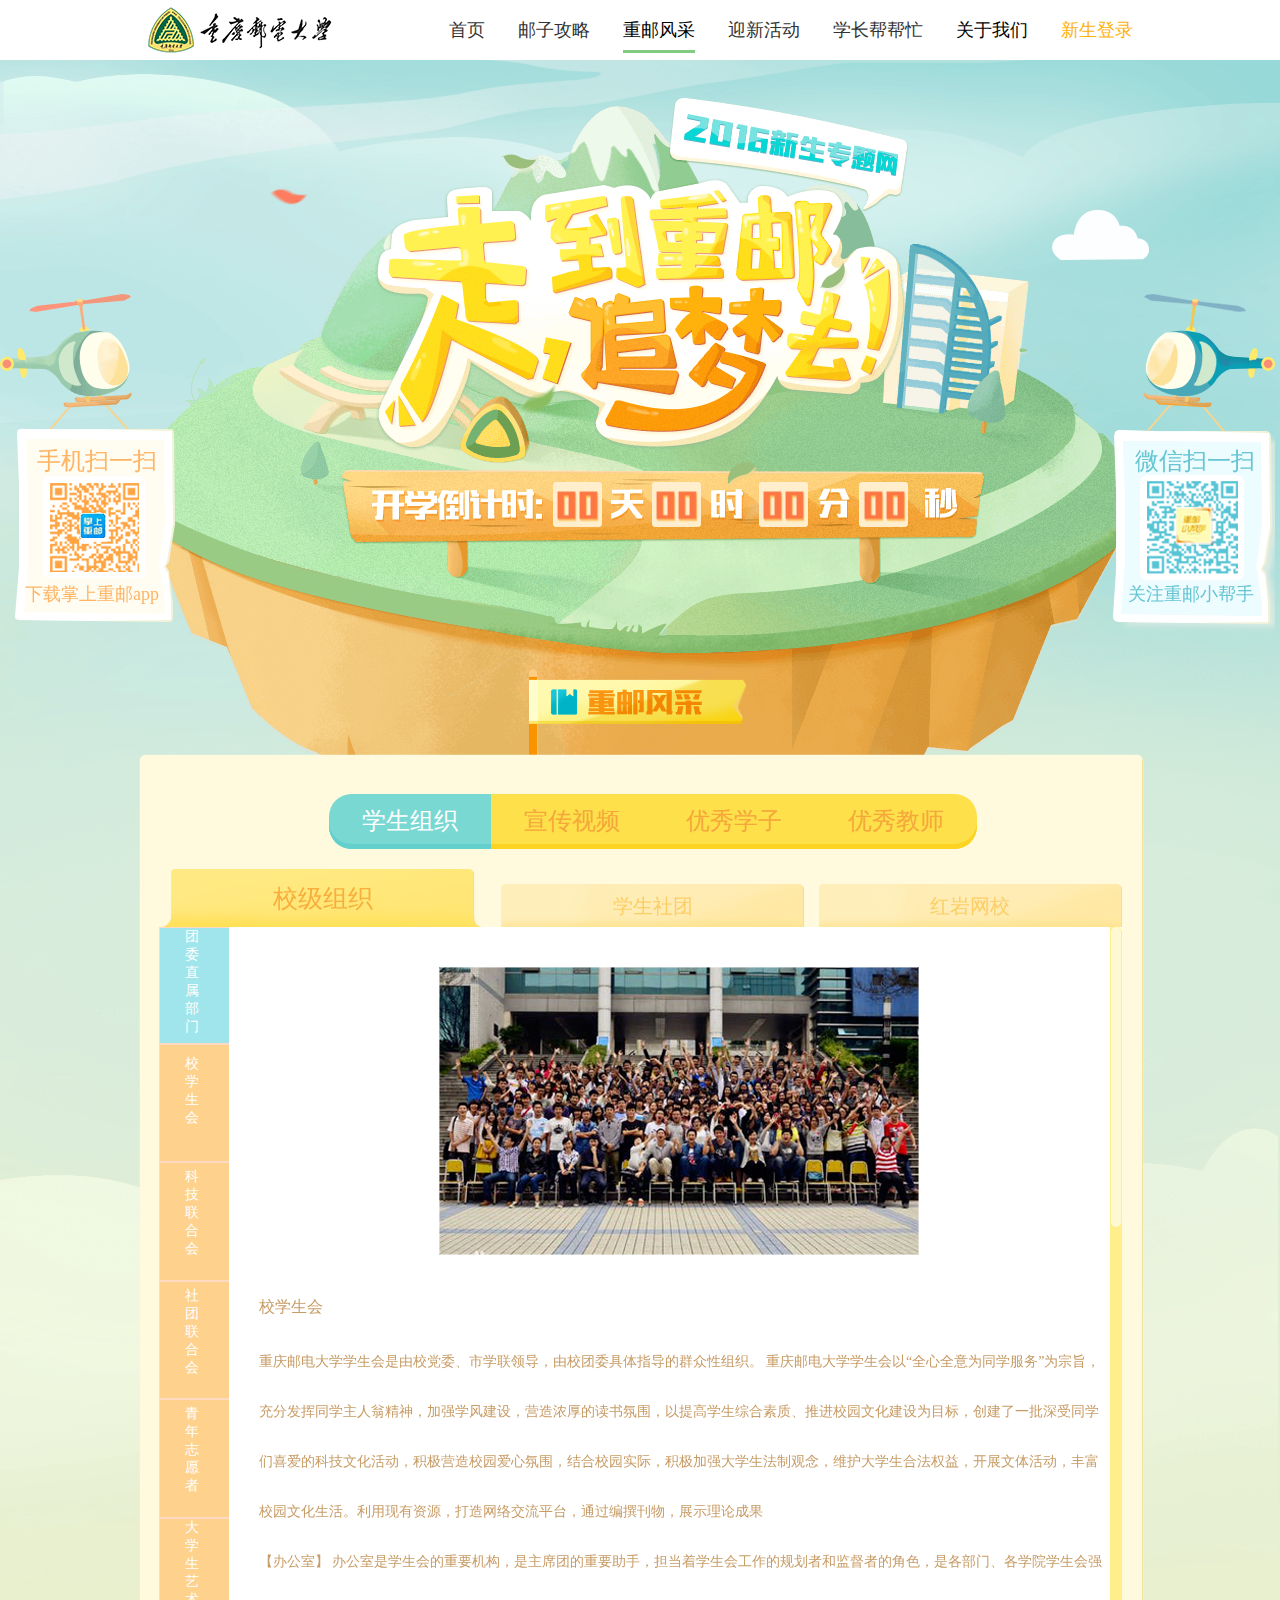
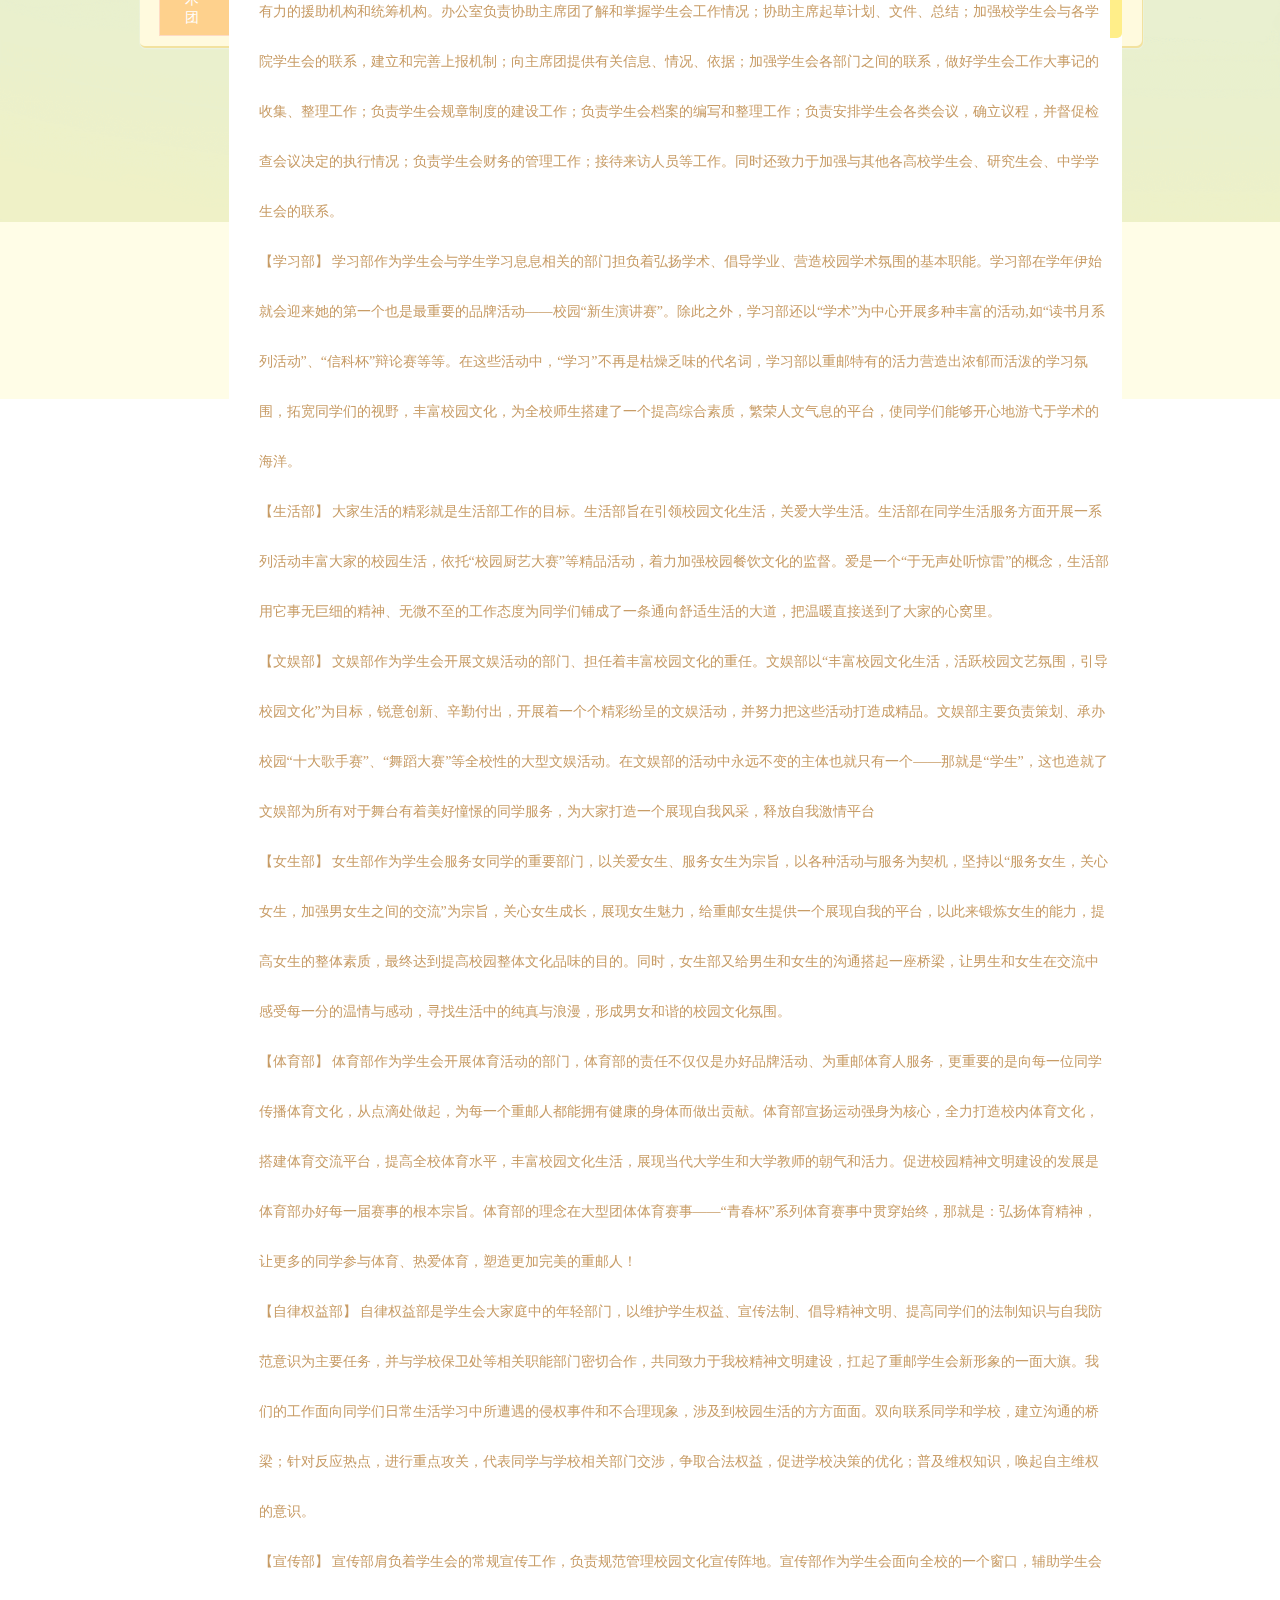
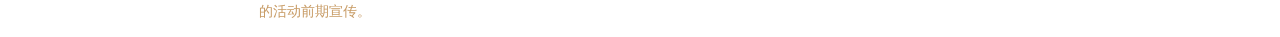
==== commit 0763ab23: "great-student" ====
--- a/html/great.html
+++ b/html/great.html
@@ -18,11 +18,11 @@
             <img src="../image/cqupt-img.png" class="cqupt-img"><!-- 重邮校徽 -->
             <img src="../image/cqupt.png" class="cqupt-write"><!-- 重邮文字 -->
             <ul class="nav-bar">                    <!-- 跳转到其他界面的导航栏 -->
-                <li>首页</li>
-                <li class="hp">邮子攻略</li>
-                <li>重邮风采</li>
-                <li>邮子数据</li>
-                <li>学姐知道</li>
+                <a href="homePage.html"><li>首页</li></a>
+                <a href="way.html"><li>邮子攻略</li></a>
+                <li class="hp">重邮风采</li>
+                <a href="activity.html"><li>迎新活动</li></a>
+                <a href="help.html"><li>学长帮帮忙</li></a>
                 <li>关于我们</li>
                 <li class="new-s">新生登录</li>
             </ul>
@@ -87,16 +87,16 @@
             <img src="../image/branch_2/great_flag.png" alt="" />
         </div>
         <div id="sub_nav_g">
-            <span id="unclick" class="surround">学生组织</span>
-            <span id="unclick">宣传视频</span>
-            <span id="unclick">优秀学子</span>
-            <span id="clicked" class="play_cqupt">优秀教师</span>
+            <span class="clicked" id="surround">学生组织</span>
+            <span class="unclick">宣传视频</span>
+            <span class="unclick">优秀学子</span>
+            <span class="unclick" id="play_cqupt">优秀教师</span>
         </div>
         <div id="third_nav">
-            <span class="great_unclick">
+            <span class="great_click">
                 <span>校级组织</span>
             </span>
-            <span class="great_click">
+            <span class="great_unclick">
                 <span>学生社团</span>
             </span>
             <span class="great_unclick">
@@ -104,11 +104,14 @@
             </span>
         </div>
         <div id="college_club">
+            <div class="float_line">
+                <div class="flaot_d"></div>
+            </div>
             <div id="left_sid">
+                <div class="col_club_class_click">
+                    <div id="tuanwei" class="span_font">团委直属部门</div>
+                </div>
                 <div class="col_club_class">
-                    <div id="tuanwei" class="span_font">团委直属部门</div>
-                </div>
-                <div class="col_club_class_click">
                     <div id="col_stu_union" class="span_font">校学生会</div>
                 </div>
                 <div class="col_club_class">
@@ -124,12 +127,9 @@
                     <div id="stu_art" class="span_font">大学生艺术团</div>
                 </div>
             </div>
-            <div id="tuanwei_det">
+            <div id="tuanwei_det" class="school_content">
                 <div class="club_add">
                     <img src="../image/branch_2/club_all.png" alt="">
-                </div>
-                <div class="float_line">
-                    <div class="flaot_d"></div>
                 </div>
                 <div class="club_det">
                     <span class="intro">部门简介：</span>
@@ -139,12 +139,9 @@
                     <p>【调研部】 其主要职责是结合校团委实际工作需求，及时广泛的了解同学们身边发生的事情，切实的反映问题并关注社会热点，以前瞻性的目光发现问题，采用科学严谨的态度，以问卷、座谈和走访为主要调查方式，进行系统的量化分析，形成科学的调查报告，为团务工作的开展提供有参考价值的信息与科学合理的建议。通过这样一个“提出--解决--反馈”的良性循环搭建学生与老师、学校交流、沟通的平台，为学生排忧解难，在以促进学生个人全面发展为目标的基础上，为学校构建良好的育人环境提供科学的依据。</p>
                 </div>
             </div>
-            <div id="col_stu_union_det">
+            <div id="col_stu_union_det" class="school_content">
                 <div class="club_add">
                     <img src="../image/branch_2/club_all.png" alt="">
-                </div>
-                <div class="float_line">
-                    <div class="flaot_d"></div>
                 </div>
                 <div class="club_det">
                     <span class="intro">校学生会</span>
@@ -159,12 +156,9 @@
                     <p>【宣传部】 宣传部肩负着学生会的常规宣传工作，负责规范管理校园文化宣传阵地。宣传部作为学生会面向全校的一个窗口，辅助学生会的活动前期宣传。</p>
                 </div>
             </div>
-            <div id="sci_union_det">
+            <div id="sci_union_det" class="school_content">
                 <div class="club_add">
                     <img src="../image/branch_2/club_all.png" alt="">
-                </div>
-                <div class="float_line">
-                    <div class="flaot_d"></div>
                 </div>
                 <div class="club_det">
                     <span class="intro">部门简介：</span>
@@ -178,7 +172,7 @@
                     <p>【对外合作部】 与其他兄弟高校学生科创组织建立友好联系，加强合作交流，积极协助开展校际活动；经调查了解定期形成《校内外学生科创活动情况报告》；开展能塑造和拓展科联影响力的各类活动。</p>
                 </div>
             </div>
-            <div id="club_union_det">
+            <div id="club_union_det" class="school_content">
                 <div class="club_add">
                     <img src="../image/branch_2/club_all.png" alt="">
                 </div>
@@ -187,12 +181,9 @@
                     <p>社团联合会在校团委的直接指导下，管理社团工作、服务社团发展的学生组织，旗下管辖着涵盖文学学术、实践服务、艺术文化、爱好兴趣、体育运动等功能丰富、类型兼备的各类学生社团组织。它以充分调动众多社团及其会员的积极性和创造性，全面开展有深度、有内涵、有品位、有价值、有意义的社团活动，不断丰富校园文化生活，提高当代大学生的学习能力、实践能力、组织能力和创新能力为目标。 作为青年自组织，学生社团是培养和发展大学生兴趣爱好的广阔平台，是培养学生自我教育、自我管理、自我服务的有效形式，是构建“一体两翼”学校团建大格局的重要组成部分，是凝聚青年、丰富校园文化、培育和传承大学精神的重要载体，目前，能否建设好高校的社团已经成为一个高校是否具有活力和文化氛围的重要标志之一。学生社团遍布全国高校校园的各个角落，扮演着丰富校园文化生活、提升校园文化品位、引领校园文化时尚的重要角色。社团联合会扮演着对各社团服务和管理的双重角色，对学生社团的发展起着至关重要的作用。 部门设置 学生社团联合会的基本下属机构有：办公室、策划部、宣传部、监督管理部、考评部、外联部、财务部、新闻采编部、公关部。不同的学校还会设立不同的一些部门，如网络部、媒体部等。 社团联合会一般为主席，副主席，各部部长，委员，干事的层层管理组织。</p>
                 </div>
             </div>
-            <div id="teen_volum_det">
+            <div id="teen_volum_det" class="school_content">
                 <div class="club_add">
                     <img src="../image/branch_2/club_all.png" alt="">
-                </div>
-                <div class="float_line">
-                    <div class="flaot_d"></div>
                 </div>
                 <div class="club_det">
                     <span class="intro">部门简介：</span>
@@ -212,7 +203,7 @@
                     <p>我校一直开展“敬老助老”系列活动，主题突出人文关怀，以“关爱老人、构建和谐”为宗旨，以学院、班级为单位，尤其注重对我校退休老教师的一对一帮扶活动，大力推行“老吾老以及人之老”</p>
                 </div>
             </div>
-            <div id="stu_art_det">
+            <div id="stu_art_det" class="school_content">
                 <div class="club_add">
                     <img src="../image/branch_2/club_all.png" alt="">
                 </div>
@@ -320,131 +311,262 @@
             </div>
         </div>
         <div id="great_tech">
-            <div class="left_a">
+            <div class="left_aq">
                 <img src="../image/branch_2/left_a.png" alt="">
             </div>
-            <div class="right_a">
+            <div class="right_aq">
                 <img src="../image/branch_2/right_a.png" alt="">
             </div>
-            <div class="vedio_group">
-                <div class="vedio_sig">
-                    <div class="vedio_pic">
-                        <img src="../image/branch_2/A_teacher.png" alt="">
-                    </div>
-                    <span>赵垚</span>
-                </div>
-                <div class="vedio_sig">
-                    <div class="vedio_pic">
-                        <img src="../image/branch_2/A_teacher.png" alt="">
-                    </div>赵垚
-                    <span>赵垚</span>
-                </div>
-                <div class="vedio_sig">
-                    <div class="vedio_pic">
-                        <img src="../image/branch_2/A_teacher.png" alt="">
-                    </div>
-                    <span>赵垚</span>
-                </div>
-                <div class="vedio_sig">
-                    <div class="vedio_pic">
-                        <img src="../image/branch_2/A_teacher.png" alt="">
-                    </div>
-                    <span>赵垚</span>
-                </div>
-                <div class="vedio_sig">
-                    <div class="vedio_pic">
-                        <img src="../image/branch_2/A_teacher.png" alt="">
-                    </div>
-                    <span>赵垚</span>
-                </div>
-                <div class="vedio_sig">
-                    <div class="vedio_pic">
-                        <img src="../image/branch_2/A_teacher.png" alt="">
-                    </div>
-                    <span>赵垚</span>
-                </div>
-                <div class="vedio_sig">
-                    <div class="vedio_pic">
-                        <img src="../image/branch_2/A_teacher.png" alt="">
-                    </div>
-                    <span>赵垚</span>
-                </div>
-                <div class="vedio_sig">
-                    <div class="vedio_pic">
-                        <img src="../image/branch_2/A_teacher.png" alt="">
-                    </div>
-                    <span>赵垚</span>
-                </div>
-                <div class="vedio_sig">
-                    <div class="vedio_pic">
-                        <img src="../image/branch_2/A_teacher.png" alt="">
-                    </div>
-                    <span>赵垚</span>
-                </div>
+            <div class="vedio_group_one">
+                <div class="vedio_sig">
+                    <div class="vedio_pic">
+                        <img src="../datails/teacher/wangrui.jpg" alt="">
+                    </div>
+                    <span>传媒艺术学院-王睿</span>
+                </div>
+                <div class="vedio_sig">
+                    <div class="vedio_pic">
+                        <img src="../datails/teacher/wangyintao.jpg" alt="">
+                    </div>
+                    <span>体育学院-王樱桃</span>
+                </div>
+                <div class="vedio_sig">
+                    <div class="vedio_pic">
+                        <img src="../datails/teacher/fuwei.jpg" alt="">
+                    </div>
+                    <span>自动化学院-付蔚</span>
+                </div>
+                <div class="vedio_sig">
+                    <div class="vedio_pic">
+                        <img src="../datails/teacher/zuwei.jpg" alt="">
+                    </div>
+                    <span>理学院-朱伟</span>
+                </div>
+                <div class="vedio_sig">
+                    <div class="vedio_pic">
+                        <img src="../datails/teacher/zhangqinghua.jpg" alt="">
+                    </div>
+                    <span>理学院-张清华</span>
+                </div>
+                <div class="vedio_sig">
+                    <div class="vedio_pic">
+                        <img src="../datails/teacher/mingxuguo.jpg" alt="">
+                    </div>
+                    <span>马克思主义学院-闵绪国</span>
+                </div>
+                <div class="vedio_sig">
+                    <div class="vedio_pic">
+                        <img src="../datails/teacher/chenqiqi.jpg" alt="">
+                    </div>
+                    <span>传媒艺术学院-陈褀褀</span>
+                </div>
+                <div class="vedio_sig">
+                    <div class="vedio_pic">
+                        <img src="../datails/teacher/yuanshuai.jpg" alt="">
+                    </div>
+                    <span>生物信息学院-袁帅</span>
+                </div>
+                <div class="vedio_sig">
+                    <div class="vedio_pic">
+                        <img src="../datails/teacher/gaofei.jpg" alt="">
+                    </div>
+                    <span>外国语学院-高非</span>
+                </div>
+            </div>
+            <div class="vedio_group_two">
+                <div class="vedio_sig">
+                    <div class="vedio_pic">
+                        <img src="../datails/teacher/qijing.jpg" alt="">
+                    </div>
+                    <span>通信与信息工程学院-漆晶</span>
+                </div>
+                <div class="vedio_sig">
+                    <div class="vedio_pic">
+                        <img src="../datails/teacher/luoyuan.jpg" alt="">
+                    </div>
+                    <span>光电工程学院-罗元</span>
+                </div>
+                <div class="vedio_sig">
+                    <div class="vedio_pic">
+                        <img src="../datails/teacher/zhengjiming.jpg" alt="">
+                    </div>
+                    <span>理学院-郑继明</span>
+                </div>
+                <div class="vedio_sig">
+                    <div class="vedio_pic">
+                        <img src="../datails/teacher/huqing.jpg" alt="">
+                    </div>
+                    <span>通信与信息工程学院-胡庆</span>
+                </div>
+                <div class="vedio_sig">
+                    <div class="vedio_pic">
+                        <img src="../datails/teacher/gaodong.jpg" alt="">
+                    </div>
+                    <span>体育学院-高冬</span>
+                </div>
+                <div class="vedio_sig">
+                    <div class="vedio_pic">
+                        <img src="../datails/teacher/pengyuliang.jpg" alt="">
+                    </div>
+                    <span>法学院-彭语良</span>
+                </div>
+                <div class="vedio_sig">
+                    <div class="vedio_pic">
+                        <img src="../datails/teacher/jiangqing.jpg" alt="">
+                    </div>
+                    <span>通信与信息工程学院-蒋青</span>
+                </div>
+                <div class="vedio_sig">
+                    <div class="vedio_pic">
+                        <img src="../datails/teacher/xionganping.jpg" alt="">
+                    </div>
+                    <span>计算机科学与技术学院-熊安萍</span>
+                </div>
+                <div class="vedio_sig">
+                    <div class="vedio_pic">
+                        <img src="../datails/teacher/zhangwanyue.jpg" alt="">
+                    </div>
+                    <span>外国语学院-张琬悦</span>
+                </div>
+            </div>
+            <div class="vedio_group_three">
+                <div class="vedio_sig">
+                    <div class="vedio_pic">
+                        <img src="../datails/teacher/zhouxingmao.jpg" alt="">
+                    </div>
+                    <span>马克思主义学院-周兴茂</span>
+                </div>
+                <div class="vedio_sig"></div>
+                <div class="vedio_sig"></div>
+                <div class="vedio_sig"></div>
+                <div class="vedio_sig"></div>
+                <div class="vedio_sig"></div>
+                <div class="vedio_sig"></div>
+                <div class="vedio_sig"></div>
+                <div class="vedio_sig"></div>
             </div>
         </div>
         <div id="great_stu">
-            <div class="left_a">
+            <div class="left_stu">
                 <img src="../image/branch_2/left_a.png" alt="">
             </div>
-            <div class="right_a">
+            <div class="right_stu">
                 <img src="../image/branch_2/right_a.png" alt="">
             </div>
-            <div class="vedio_group">
-                <div class="vedio_sig">
-                    <div class="vedio_pic">
-                        <img src="../image/branch_2/A_stu.png" alt="">
-                    </div>
-                    <span>张三</span>
-                </div>
-                <div class="vedio_sig">
-                    <div class="vedio_pic">
-                        <img src="../image/branch_2/A_stu.png" alt="">
-                    </div>
-                    <span>张三</span>
-                </div>
-                <div class="vedio_sig">
-                    <div class="vedio_pic">
-                        <img src="../image/branch_2/A_stu.png" alt="">
-                    </div>
-                    <span>张三</span>
-                </div>
-                <div class="vedio_sig">
-                    <div class="vedio_pic">
-                        <img src="../image/branch_2/A_stu.png" alt="">
-                    </div>
-                    <span>张三</span>
-                </div>
-                <div class="vedio_sig">
-                    <div class="vedio_pic">
-                        <img src="../image/branch_2/A_stu.png" alt="">
-                    </div>
-                    <span>张三</span>
-                </div>
-                <div class="vedio_sig">
-                    <div class="vedio_pic">
-                        <img src="../image/branch_2/A_stu.png" alt="">
-                    </div>
-                    <span>张三</span>
-                </div>
-                <div class="vedio_sig">
-                    <div class="vedio_pic">
-                        <img src="../image/branch_2/A_stu.png" alt="">
-                    </div>
-                    <span>张三</span>
-                </div>
-                <div class="vedio_sig">
-                    <div class="vedio_pic">
-                        <img src="../image/branch_2/A_stu.png" alt="">
-                    </div>
-                    <span>张三</span>
-                </div>
-                <div class="vedio_sig">
-                    <div class="vedio_pic">
-                        <img src="../image/branch_2/A_stu.png" alt="">
-                    </div>
-                    <span>张三</span>
-                </div>
+            <div class="stu_group">
+                <div class="stu_sig">
+                    <div class="stu_pic">
+                        <img src="../datails/student/tuerhong.png" alt="">
+                    </div>
+                    <div class="stu_name">党员模范之星-热则耶•吐尔洪</div>
+                    <div class="stu_det">
+                        <p class="stu_det_ago"> <span>简介：</span> 热则耶•吐尔洪，女，维吾尔族，中共党员，经济管理学院2012级经济学专业学生，担任学生五支部副书记、班级学习委员、寝室长。</p>
+                        <p class="stu_det_bel"> <span>座右铭：</span> 单丝不成线，独木不成林！</p>
+                    </div>
+                </div>
+                <div class="stu_sig">
+                    <div class="stu_pic">
+                        <img src="../datails/student/liuzihong.png" alt="">
+                    </div>
+                    <div class="stu_name">孝老敬亲之星-刘志宗</div>
+                    <div class="stu_det">
+                        <p class="stu_det_ago"> <span>简介：</span> 刘志宗，男，中共党员，自动化学院2013级自动化专业卓越工程师班学生，曾任班长，班学长。</p>
+                        <p class="stu_det_bel"> <span>座右铭：</span> 百善德为本，孝老敬当先。</p>
+                    </div>
+                </div>
+                <div class="stu_sig">
+                    <div class="stu_pic">
+                        <img src="../datails/student/jiangyuqi.png" alt="">
+                    </div>
+                    <div class="stu_name">勤奋好学之星-姜玉琦</div>
+                    <div class="stu_det">
+                        <p class="stu_det_ago"> <span>简介：</span> 姜玉琦，女，共青团员，经济管理学院2013级会计学专业学生，担任朋辈学长、学习委员。</p>
+                        <p class="stu_det_bel"> <span>座右铭：</span> Attitude is everything.</p>
+                    </div>
+                </div>
+                <div class="stu_sig">
+                    <div class="stu_pic">
+                        <img src="../datails/student/tanwei.png" alt="">
+                    </div>
+                    <div class="stu_name">自立自强之星-谭威</div>
+                    <div class="stu_det">
+                        <p class="stu_det_ago"> <span>简介：</span>谭威，男，自动化学院2014级自动化专业卓越工程师班学生。</p>
+                        <p class="stu_det_bel"> <span>座右铭：</span> 天行健，君子以自强不息；地势坤，君子以厚德载物。</p>
+                    </div>
+                </div>
+                <div class="stu_sig">
+                    <div class="stu_pic">
+                        <img src="../datails/student/wangjingji.png" alt="">
+                    </div>
+                    <div class="stu_name">才艺特长之星-王金鸡</div>
+                    <div class="stu_det">
+                        <p class="stu_det_ago"> <span>简介：</span> 王金鸡，女，共青团员，传媒艺术学院2013级广播电视编导专业学生。任重庆邮电大学校史展览馆志愿者解说队队长。</p>
+                        <p class="stu_det_bel"> <span>座右铭：</span>心有多大，舞台就有多大。 </p>
+                    </div>
+                </div>
+                <div class="stu_sig">
+                    <div class="stu_pic">
+                        <img src="../datails/student/liuguodong.png" alt="">
+                    </div>
+                    <div class="stu_name">科技创新之星-刘国栋</div>
+                    <div class="stu_det">
+                        <p class="stu_det_ago"> <span>简介：</span>刘国栋，男，共青团员员，自动化学院2014级控制工程专业学生, 在非线性动力学与控制创新团队中从事仿人机器人相关研究，任实验室机器人方向负责人。 </p>
+                        <p class="stu_det_bel"> <span>座右铭：</span> 天道酬勤。</p>
+                        </div>
+                </div>
+            </div>
+            <div class="stu_group_two">
+                <div class="stu_sig">
+                    <div class="stu_pic">
+                        <img src="../datails/student/liurui.png" alt="">
+                    </div>
+                    <div class="stu_name">网络建设之星-刘锐</div>
+                    <div class="stu_det">
+                        <p class="stu_det_ago"> <span>简介：</span> 刘锐，男，共青团员，通信与信息工程学院2013级信息工程专业学生,现任“重邮e站”微+平台主编。</p>
+                        <p class="stu_det_bel"> <span>座右铭：</span> 精感石没羽，岂云惮险艰。</p>
+                    </div>
+                </div>
+                <div class="stu_sig">
+                    <div class="stu_pic">
+                        <img src="../datails/student/wangqiuyi.png" alt="">
+                    </div>
+                    <div class="stu_name">志愿奉献之星-王秋毅</div>
+                    <div class="stu_det">
+                        <p class="stu_det_ago"> <span>简介：</span> 王秋毅，男，共产党员，自动化学院2012级物联网工程专业学生。</p>
+                        <p class="stu_det_bel"> <span>座右铭：</span> 大爱无疆，小爱润物。</p>
+                    </div>
+                </div>
+                <div class="stu_sig">
+                    <div class="stu_pic">
+                        <img src="../datails/student/liuzifan.png" alt="">
+                    </div>
+                    <div class="stu_name">自主创业之星-刘志凡</div>
+                    <div class="stu_det_v">
+                        <p class="stu_det_ago"> <span>简介：</span> 刘志凡，男，共青团员，经济管理学院2012级工程管理专业学生，重庆标码旅行社有限责任公司创始人，重庆市创业家协会常委，目前该生已保送东北财经大学攻读硕士研究生。获全国性杂志《大学生》两页专题报道《刘志凡，露营我们做的深》，重庆电视台招考直通车栏目组专题报道，重庆商报整版报道《深耕高校旅游市场，大学生三月赚五万》。</p>
+                        <p class="stu_det_bel"> <span>座右铭：</span>无穷的远方，无尽的人们，都与我有关。</p>
+                    </div>
+                </div>
+                <div class="stu_sig">
+                    <div class="stu_pic">
+                        <img src="../datails/student/wangting.png" alt="">
+                    </div>
+                    <div class="stu_name">健康运动之星-王婷</div>
+                    <div class="stu_det">
+                        <p class="stu_det_ago"> <span>简介：</span>王婷，女，共青团员，生物信息学院2013级制药工程专业学生,现任校女子排球队队长、班级生活委员。</p>
+                        <p class="stu_det_bel"> <span>座右铭：</span> 坚持就是胜利！</p>
+                    </div>
+                </div>
+                <div class="stu_sig">
+                    <div class="stu_pic">
+                        <img src="../datails/student/0491201.png" alt="">
+                    </div>
+                    <div class="stu_name">优秀团队之星-0491201班</div>
+                    <div class="stu_det">
+                        <p class="stu_det_ago"> <span>简介：</span>0491201班,计算机科学与技术学院2012级计算机科学与技术专业卓越工程师班,共35人,其中中共党员11人,中共预备党员8人。 </p>
+                        <p class="stu_det_bel"> <span>座右铭：</span> 团结奋进、拼搏创新、计科卓一、永争第一！</p>
+                    </div>
+                </div>
+                <div class="stu_sig"></div>
             </div>
         </div>
     </div>
@@ -465,6 +587,6 @@
             <div class="address">地址：重庆市南岸区崇文路2号（重庆邮电大学内） 400065 E-mail :redrock@cqupt.edu.cn (023-62461084)</div>
         </div>
     </div>
-    <script src="../js/way.js"></script>
+    <script src="../js/great.js"></script>
 </body>
 </html>--- a/css/homePage.css
+++ b/css/homePage.css
@@ -12,6 +12,7 @@
 }
 a {
   text-decoration: none;
+  color: #333333;
 }
 .background {
   width: 100%;
@@ -34,6 +35,14 @@
   position: fixed;
   top: 0px;
   z-index: 30;
+  animation: nav_move 2s;
+  animation-iteration-count: 1;
+}
+@keyframes nav_move {
+  from {
+    top: -60px;
+    opacity: 0;
+  }
 }
 .nav {
   width: 985px;
@@ -67,12 +76,14 @@
   transition-duration: 0.7s;
 }
 .nav-bar li:hover {
-  transform: rotate(10deg);
+  transform: rotate(8deg);
 }
 .hp {
   height: 50px;
+  border-bottom: solid 3px #82cb83;
+}
+.hp a {
   color: #82cb83;
-  border-bottom: solid 3px #82cb83;
 }
 .new-s {
   color: #ffb208;
@@ -102,7 +113,7 @@
 .ani {
   position: absolute;
   top: 150px;
-  left: 0px;
+  right: 0px;
   animation: ani_leaf 5s infinite;
   animation-direction: alternate;
   animation-timing-function: linear;
@@ -110,7 +121,7 @@
 @keyframes ani_leaf {
   0% {
     top: 150px;
-    left: -100px;
+    right: -100px;
   }
 }
 .time {
@@ -399,7 +410,7 @@
   overflow: hidden;
 }
 .list {
-  width: 3720px;
+  width: 6975px;
   height: 190px;
   position: absolute;
 }
@@ -451,7 +462,7 @@
   color: #666666;
 }
 .place-name {
-  width: 97px;
+  width: 110px;
   height: 40px;
   border-radius: 15px;
   background-color: rgba(255, 255, 255, 0.5);
@@ -460,11 +471,11 @@
   font-size: 18px;
   font-family: "Microsoft YaHei";
   position: absolute;
-  top: 280px;
-  left: 560px;
+  top: 290px;
+  left: 580px;
   cursor: default;
   z-index: 4;
-  transition: top 1s, left 1s;
+  transition: top 0.5s, left 0.5s;
   -moz-user-select: none;
   -webkit-user-select: none;
   -ms-user-select: none;
@@ -472,43 +483,75 @@
   user-select: none;
 }
 .place-position img {
-  z-index: 4;
+  z-index: 3;
+  width: 30px;
+  height: 40px;
+  cursor: pointer;
 }
 #old-pos {
   position: absolute;
-  top: 260px;
-  left: 520px;
-  cursor: pointer;
+  top: 310px;
+  left: 540px;
 }
 #taiJi-pos {
   position: absolute;
-  top: 120px;
+  top: 130px;
   left: 396px;
-  cursor: pointer;
-}
-#oldDoor-pos {
-  position: absolute;
-  top: 410px;
-  left: 370px;
-  cursor: pointer;
+}
+#eightyWc-pos {
+  position: absolute;
+  top: 390px;
+  left: 410px;
 }
 #newDoor-pos {
   position: absolute;
-  top: 370px;
-  left: 220px;
-  cursor: pointer;
+  top: 400px;
+  left: 230px;
 }
 #windRain-pos {
   position: absolute;
-  top: 180px;
-  left: 290px;
-  cursor: pointer;
-}
-#newLib-pos {
+  top: 195px;
+  left: 310px;
+}
+#eightBuilding-pos {
+  position: absolute;
+  top: 80px;
+  left: 270px;
+}
+#spring-pos {
+  position: absolute;
+  top: 340px;
+  left: 480px;
+}
+#twoBuilding-pos {
   position: absolute;
   top: 310px;
-  left: 270px;
-  cursor: pointer;
+  left: 455px;
+}
+#redBuilding-pos {
+  position: absolute;
+  top: 280px;
+  left: 500px;
+}
+#love-pos {
+  position: absolute;
+  top: 320px;
+  left: 600px;
+}
+#basketball-pos {
+  position: absolute;
+  top: 210px;
+  left: 420px;
+}
+#shineford-pos {
+  position: absolute;
+  top: 430px;
+  left: 4900px;
+}
+#houseBuilding-pos {
+  position: absolute;
+  top: 240px;
+  left: 190px;
 }
 .news {
   width: 1031px;
--- a/css/great.css
+++ b/css/great.css
@@ -1,5 +1,13 @@
 body {
   font-family: "Microsoft YaHei";
+}
+p {
+  margin: 0;
+  padding: 0;
+}
+span {
+  margin: 0;
+  padding: 0;
 }
 .background_small {
   width: 100%;
@@ -59,28 +67,29 @@
   text-align: center;
   cursor: pointer;
 }
-.surround {
+#surround {
   border-top-left-radius: 22.5px;
   border-bottom-left-radius: 22.5px;
 }
-.play_cqupt {
+#play_cqupt {
   border-top-right-radius: 22.5px;
   border-bottom-right-radius: 22.5px;
 }
-#unclick {
+.unclick {
+  background-color: #fee04b;
+  color: #f5a73a;
+  box-shadow: 0 -5px #fcd320 inset;
+}
+.clicked {
   background-color: #7ad8d3;
   color: #ffffff;
-}
-#clicked {
-  background-color: #fee04b;
-  color: #f5a73a;
-}
-
+  box-shadow: 0 -5px #63d0ce inset; 
+}
 #third_nav {
   height: 120px;
   width: 977.5px;
   position: absolute;
-  display: none;
+  display: block;
   top: 130px;
   left: 5.5px;
   z-index: 10;
@@ -115,15 +124,12 @@
   text-align: center;
   cursor: pointer;
 }
-
-
-
 #college_club {
   width: 963px;
   height: 699px;
   position: absolute;
   left: 20px;
-  display: none;
+  display: block;
   top: 173px;
   z-index: 12;
 }
@@ -151,95 +157,95 @@
 .span_font {
   margin-left: 25px;
   width: 20px;
-  height:114.5px;
+  height: 114.5px;
 }
 #col_stu_union {
-    padding-top: 10px;
+  padding-top: 10px;
 }
 #sci_union {
-    padding-top: 5px;
+  padding-top: 5px;
 }
 #club_union {
-    padding-top: 5px;
+  padding-top: 5px;
 }
 #teen_volum {
-    padding-top: 5px;
+  padding-top: 5px;
 }
 #tuanwei_det {
   width: 893px;
   position: relative;
   z-index: 15;
-  height:1350px;
+  height: 1350px;
   color: #c89c66;
-  display:none;
+  display: none;
   margin-left: 70px;
   background-color: #ffffff;
- }
- #col_stu_union_det {
+}
+#col_stu_union_det {
   width: 893px;
   position: relative;
   z-index: 15;
-  height:2310px;
-  display:block;
+  height: 2310px;
+  display: block;
   color: #c89c66;
   margin-left: 70px;
   background-color: #ffffff;
- }
- #sci_union_det {
-    width: 893px;
-  position: relative;
-  z-index: 15;
-  height:1210px;
-  display:none;
+}
+#sci_union_det {
+  width: 893px;
+  position: relative;
+  z-index: 15;
+  height: 1210px;
+  display: none;
   color: #c89c66;
   margin-left: 70px;
   background-color: #ffffff;
- }
- #club_union_det {
-    width: 893px;
-  position: relative;
-  z-index: 15;
-  height:920px;
-  display:none;
+}
+#club_union_det {
+  width: 893px;
+  position: relative;
+  z-index: 15;
+  height: 920px;
+  display: none;
   color: #c89c66;
   margin-left: 70px;
   background-color: #ffffff;
- }
- #teen_volum_det {
-    width: 893px;
-  position: relative;
-  z-index: 15;
-  height:1750px;
-  display:none;
+}
+#teen_volum_det {
+  width: 893px;
+  position: relative;
+  z-index: 15;
+  height: 1750px;
+  display: none;
   color: #c89c66;
   margin-left: 70px;
   background-color: #ffffff;
- }
- #stu_art_det {
-    width: 893px;
-  position: relative;
-  z-index: 15;
-  height:711px;
-  display:none;
+}
+#stu_art_det {
+  width: 893px;
+  position: relative;
+  z-index: 15;
+  height: 711px;
+  display: none;
   color: #c89c66;
   margin-left: 70px;
   background-color: #ffffff;
- }
- .club_add {
-    position: absolute;
-    top:40px;
-    left:210px;
-    width: 480px;
-    height:288px;
-    overflow: hidden;
- }
- .club_add img {
-    position: absolute;
-    top:0;
-    left: 0;
-    z-index: 16;
- }
- .float_line {
+}
+.club_add {
+  position: absolute;
+  top: 40px;
+  left: 210px;
+  width: 480px;
+  height: 288px;
+  overflow: hidden;
+}
+.club_add img {
+  position: absolute;
+  top: 0;
+  left: 0;
+  z-index: 16;
+}
+.float_line {
   width: 12px;
   height: 711px;
   background-color: #ffee89;
@@ -260,7 +266,7 @@
   background-color: #fff9d3;
   border-radius: 5px;
 }
- .club_det {
+.club_det {
   width: 882px;
   position: absolute;
   top: 330px;
@@ -281,12 +287,9 @@
   line-height: 50px;
   font-size: 14px;
 }
-
-
-
 /*学生社团*/
 #stu_club {
-    width: 963px;
+  width: 963px;
   height: 699px;
   position: absolute;
   left: 20px;
@@ -295,9 +298,9 @@
   z-index: 15;
 }
 .qq_bg {
-    position: absolute;
-    top:0;
-    left:0;
+  position: absolute;
+  top: 0;
+  left: 0;
 }
 .road_line {
   width: 180px;
@@ -308,7 +311,7 @@
   float: left;
 }
 .road_line_det {
-     width: 700px;
+  width: 700px;
   line-height: 41px;
   vertical-align: middle;
   font-size: 14px;
@@ -328,155 +331,330 @@
   left: 38px;
 }
 #study_n {
-    position: absolute;
-    top: 205px;
-    left:38px;
+  position: absolute;
+  top: 205px;
+  left: 38px;
 }
 #art_n {
-    top:287px;
-    position: absolute;
-    left:38px;
+  top: 287px;
+  position: absolute;
+  left: 38px;
 }
 #pe_n {
-    top:451px;
-    position: absolute;
-    left:38px;
+  top: 451px;
+  position: absolute;
+  left: 38px;
 }
 #volum_n {
-    top:533px;
-    position: absolute;
-    left: 38px;
+  top: 533px;
+  position: absolute;
+  left: 38px;
+}
+#redrock_club {
+  width: 963px;
+  height: 699px;
+  position: absolute;
+  left: 20px;
+  display: none;
+  top: 173px;
+}
+.red_bg {
+  position: absolute;
+  top: 0;
+  left: 0;
+  z-index: 15;
+}
+.red_logo {
+  position: absolute;
+  top: 40px;
+  z-index: 16;
+  left: 220px;
+}
+#red_cl_d {
+  position: absolute;
+  top: 287px;
+  left: 38px;
+  width: 887px;
+  height: 41px;
+  line-height: 41px;
+  vertical-align: middle;
+  z-index: 16;
+}
+.red_d {
+  width: 700px;
+  line-height: 41px;
+  vertical-align: middle;
+  font-size: 14px;
+  color: #c99c68;
+}
+#great_vedio {
+  width: 963px;
+  height: 699px;
+  position: absolute;
+  left: 20px;
+  display: none;
+  top: 173px;
+}
+#great_tech {
+  width: 963px;
+  height: 699px;
+  position: absolute;
+  left: 20px;
+  display: none;
+  top: 173px;
+}
+.left_a {
+  width: 29px;
+  height: 51px;
+  position: absolute;
+  top: 300px;
+  left: 20px;
+}
+.left_a img {
+  position: absolute;
+  top: 0;
+  left: 0;
+  z-index: 15;
+}
+.right_a {
+  width: 29px;
+  height: 51px;
+  position: absolute;
+  top: 300px;
+  right: 20px;
+}
+.right_a img {
+  position: absolute;
+  top: 0;
+  left: 0;
+  z-index: 15;
+}
+.left_aq img {
+     position: absolute;
+     top:0;
+     left:0;
+     z-index: 15;
+ }
+ .right_aq img {
+     position: absolute;
+     top:0;
+     left:0;
+     z-index: 15;
+ }
+ .left_aq {
+   width: 29px;
+     height:51px;
+     position: absolute;
+     top: 300px;
+     left:20px;
+ }
+ .right_aq {
+     width: 29px;
+     height:51px;
+     position: absolute;
+     top: 300px;
+     right:20px;
+ }
+.vedio_group {
+  width: 840px;
+  height: 720px;
+  position: absolute;
+  display:block;
+  top: -30px;
+  left: 80px;
+  z-index: 18;
+}
+.vedio_group_one {
+  width: 840px;
+  height: 720px;
+  position: absolute;
+  display:block;
+  top: -30px;
+  left: 80px;
+  z-index: 18;
+}
+.vedio_group_two {
+  width: 840px;
+  height: 720px;
+  position: absolute;
+  display:none;
+  top: -30px;
+  left: 80px;
+  z-index: 18;
+}
+.vedio_group_three {
+  width: 840px;
+  height: 720px;
+  position: absolute;
+  display:none;
+  top: -30px;
+  left: 80px;
+  z-index: 18;
+}
+.vedio_sig {
+  width: 250px;
+  height: 210px;
+  position: relative;
+  padding-left: 30px;
+  padding-top: 30px;
+  float: left;
+}
+.vedio_pic {
+  width: 250px;
+  height: 160px;
+  position: absolute;
+  top: 0;
+  left: 0;
+}
+.vedio_pic img {
+  width: 250px;
+  height: 160px;
+  position: absolute;
+  top: 0;
+  left: 0;
+}
+.vedio_sig span {
+  width: 250px;
+  height: 60px;
+  background-color: #ffffff;
+  line-height: 60px;
+  text-align: center;
+  vertical-align: middle;
+  font-size: 18px;
+  position: absolute;
+  top: 160px;
+  left: 0;
+  z-index: 20;
+  color: #ffb080;
 }
 
 
 
-
-
-#redrock_club {
-    width: 963px;
+#great_stu {
+  width: 963px;
   height: 699px;
   position: absolute;
   left: 20px;
-  display: none;
-  top: 173px;
-}
-.red_bg {
-    position: absolute;
-    top:0;
-    left:0;
-    z-index: 15;
-}
-.red_logo {
-    position: absolute;
-    top: 40px;
-    z-index: 16;
-    left: 220px;
-}
-#red_cl_d {
-    position: absolute;
-    top:287px;
-    left:38px;
-    width: 887px;
-    height: 41px;
-    line-height: 41px;
-    vertical-align: middle;
-    z-index: 16;
-}
-.red_d {
-  width: 700px;
-  line-height: 41px;
-  vertical-align: middle;
+  top:173px;
+  display: none;
+  z-index: 15;
+}
+.left_stu img {
+     position: absolute;
+     top:0;
+     left:0;
+     z-index: 15;
+ }
+ .right_stu img {
+     position: absolute;
+     top:0;
+     left:0;
+     z-index: 15;
+ }
+ .left_stu {
+   width: 29px;
+     height:51px;
+     position: absolute;
+     top: 300px;
+     left:20px;
+ }
+ .right_stu {
+     width: 29px;
+     height:51px;
+     position: absolute;
+     top: 300px;
+     right:20px;
+ }
+.stu_group {
+  width: 828px;
+  height: 740px;
+  display:block;
+  position: absolute;
+  top: -30px;
+  left: 67.5px;
+}
+.stu_group_two {
+  width: 828px;
+  height: 740px;
+  display:none;
+  position: absolute;
+  top: -30px;
+  left: 67.5px;
+}
+.stu_sig {
+  width: 260px;
+  height: 350px;
+  position: relative;
+  padding-left: 16px;
+  padding-top: 20px;
+  float: left;
+}
+.stu_pic {
+  width: 260px;
+  height: 185px;
+  position: absolute;
+  top: 5px;
+  left: 0px;
+}
+.stu_pic img {
+  width: 260px;
+  height: 185px;
+  position: absolute;
+  top: 0;
+  left: 0;
+}
+.stu_name {
+  width: 260px;
+  line-height: 45px;
+  vertical-align: middle;
+  text-align: center;
+  color: #ffb080;
+  background-color: #ffffff;
+  z-index: 20;
+  position: absolute;
+  top: 190px;
+  left: 0;
+  font-size: 16px;
+}
+.stu_det {
+  width: 260px;
+  height: 100px;
+  position: absolute;
+  background-color: #ffffff;
+  top: 235px;
+  left:0px;
+  line-height: 20px;
+  font-size: 12px;
+  color: #ff9951;
+}
+.stu_det_v {
+  width: 260px;
+  height: 200px;
+  position: absolute;
+  background-color: #ffffff;
+  top: 235px;
+  left:0px;
+  line-height: 20px;
+  font-size: 12px;
+  color: #ff9951;
+}
+.stu_det p {
+  width: 250px;
+  margin-left: 5px;
+}
+.stu_det span {
+  width: 50px;
+  cursor: pointer;
+  color: #ff9000;
   font-size: 14px;
-  color: #c99c68;
-}
-
-
-
-
-#great_vedio {
-    width: 963px;
-  height: 699px;
-  position: absolute;
-  left: 20px;
-  display: none;
-  top: 173px;
-}
-#great_tech {
-   width: 963px;
-  height: 699px;
-  position: absolute;
-  left: 20px;
-  display: none;
-  top: 173px;
-}
-#great_stu {
-    width: 963px;
-  height: 699px;
-  position: absolute;
-  left: 20px;
-  display: block;
-  top: 173px;
-}
-.left_a {
-    width: 29px;
-    height:51px;
-    position: absolute;
-    top: 300px;
-    left:20px;
-}
-.left_a img {
-    position: absolute;
-    top:0;
-    left:0;
-    z-index: 15;
-}
-.right_a {
-    width: 29px;
-    height:51px;
-    position: absolute;
-    top: 300px;
-    right:20px;
-}
-.right_a img {
-    position: absolute;
-    top:0;
-    left:0;
-    z-index: 15;
-}
-.vedio_group {
-    width:840px;
-    height:720px;
-    position: absolute;
-    top:-30px;
-    left: 80px;
-    z-index: 18;
-}
-.vedio_sig {
-    width: 250px;
-    height:210px;
-    position: relative;
-    padding-left: 30px;
-    padding-top: 30px;
-    float: left;
-}
-.vedio_pic {
-    width: 250px;
-    height:160px;
-    position: absolute;
-    top:0;
-    left:0;
-}
-.vedio_sig span {
-    width:250px;
-    height: 60px;
-    background-color: #ffffff;
-    line-height: 60px;
-    text-align: center;
-    vertical-align: middle;
-    font-size: 18px;
-    position: absolute;
-    top: 160px;
-    left:0;
-    z-index: 20;
-    color: #ffb080;
-} +}
+.stu_det_v p {
+  width: 250px;
+  margin-left: 5px;
+}
+.stu_det_v span {
+  width: 50px;
+  cursor: pointer;
+  color: #ff9000;
+  font-size: 14px;
+}--- a/icon/frist/iconfont.css
+++ b/icon/frist/iconfont.css
@@ -84,7 +84,9 @@
 
   float: left;
   font-size: 35px;
-  color: #00b1c6
+  color: #00b1c6;
+  position: relative;
+  top: 3px;
 }
 .iconfont-about{
   font-family:"iconfont" !important;
@@ -96,5 +98,5 @@
 
   float: left;
   font-size: 35px;
-  color: #00b1c6
+  color: #00b1c6;
 }